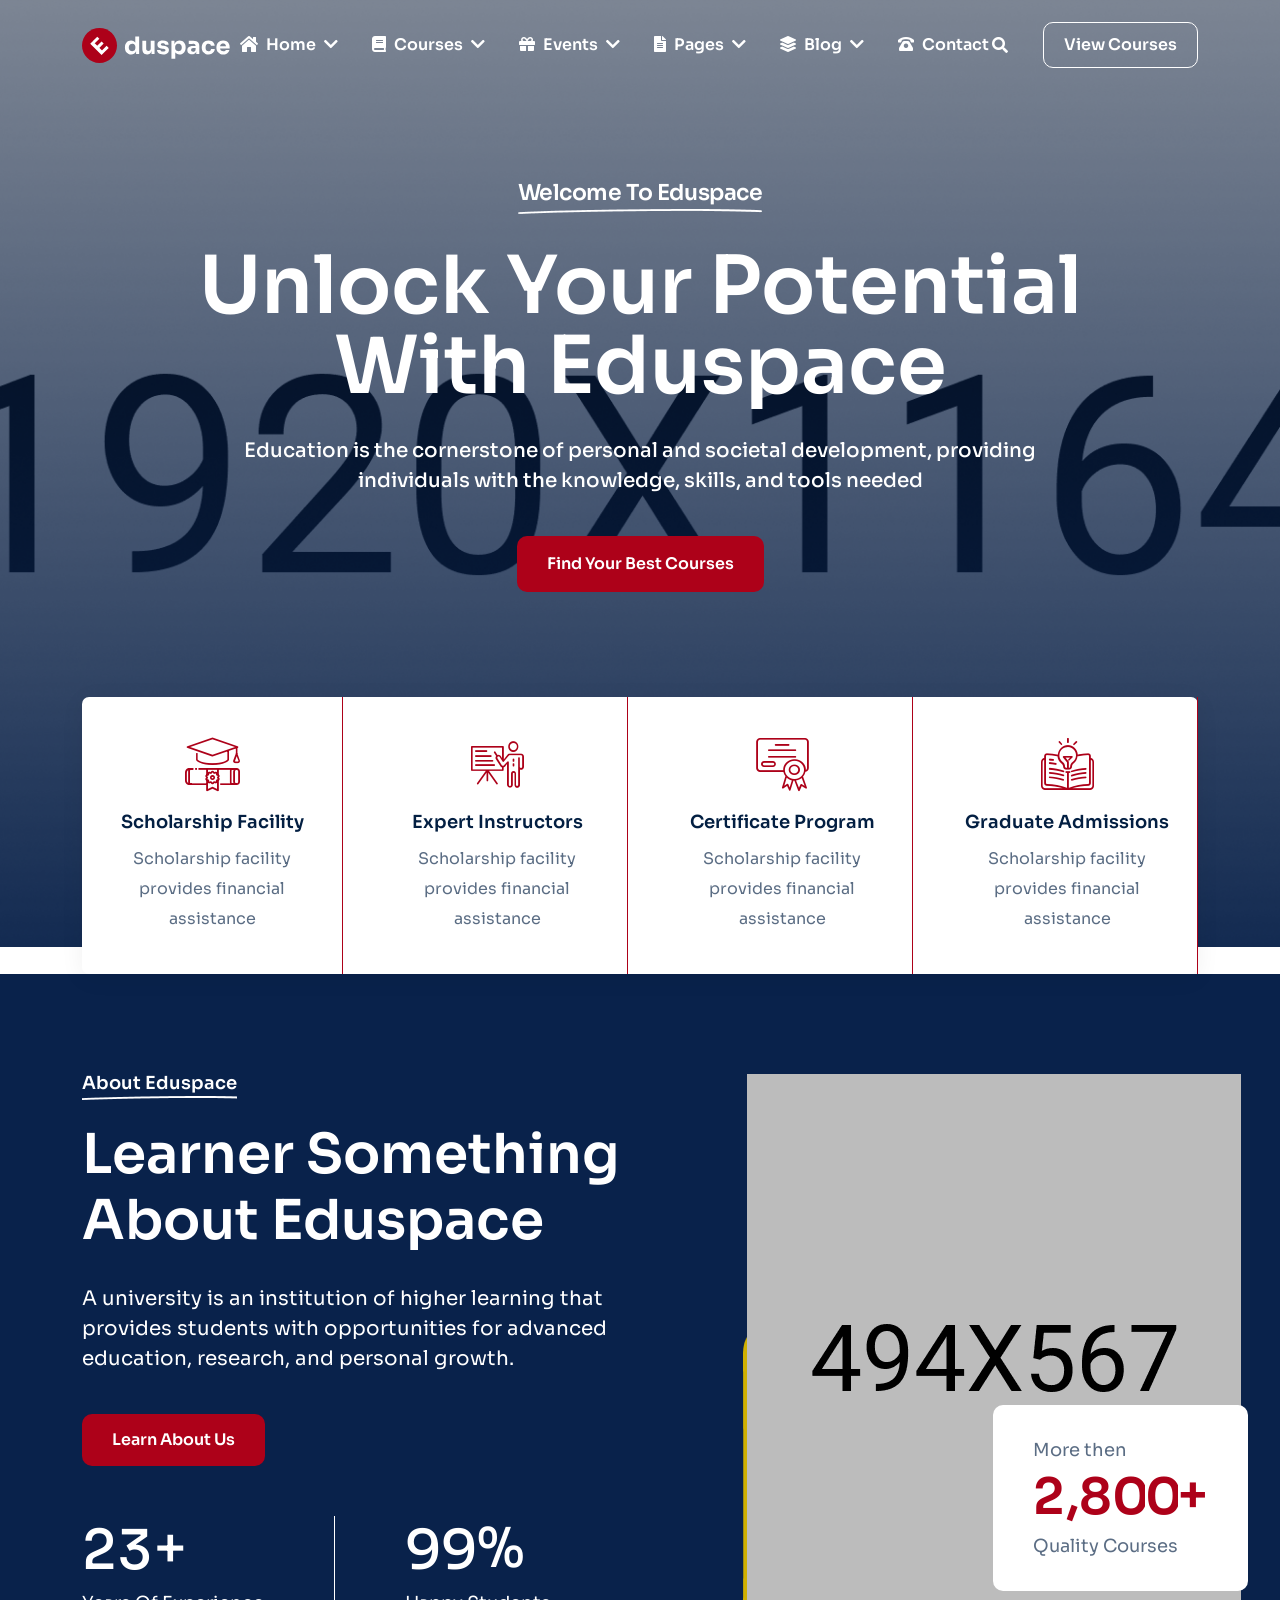
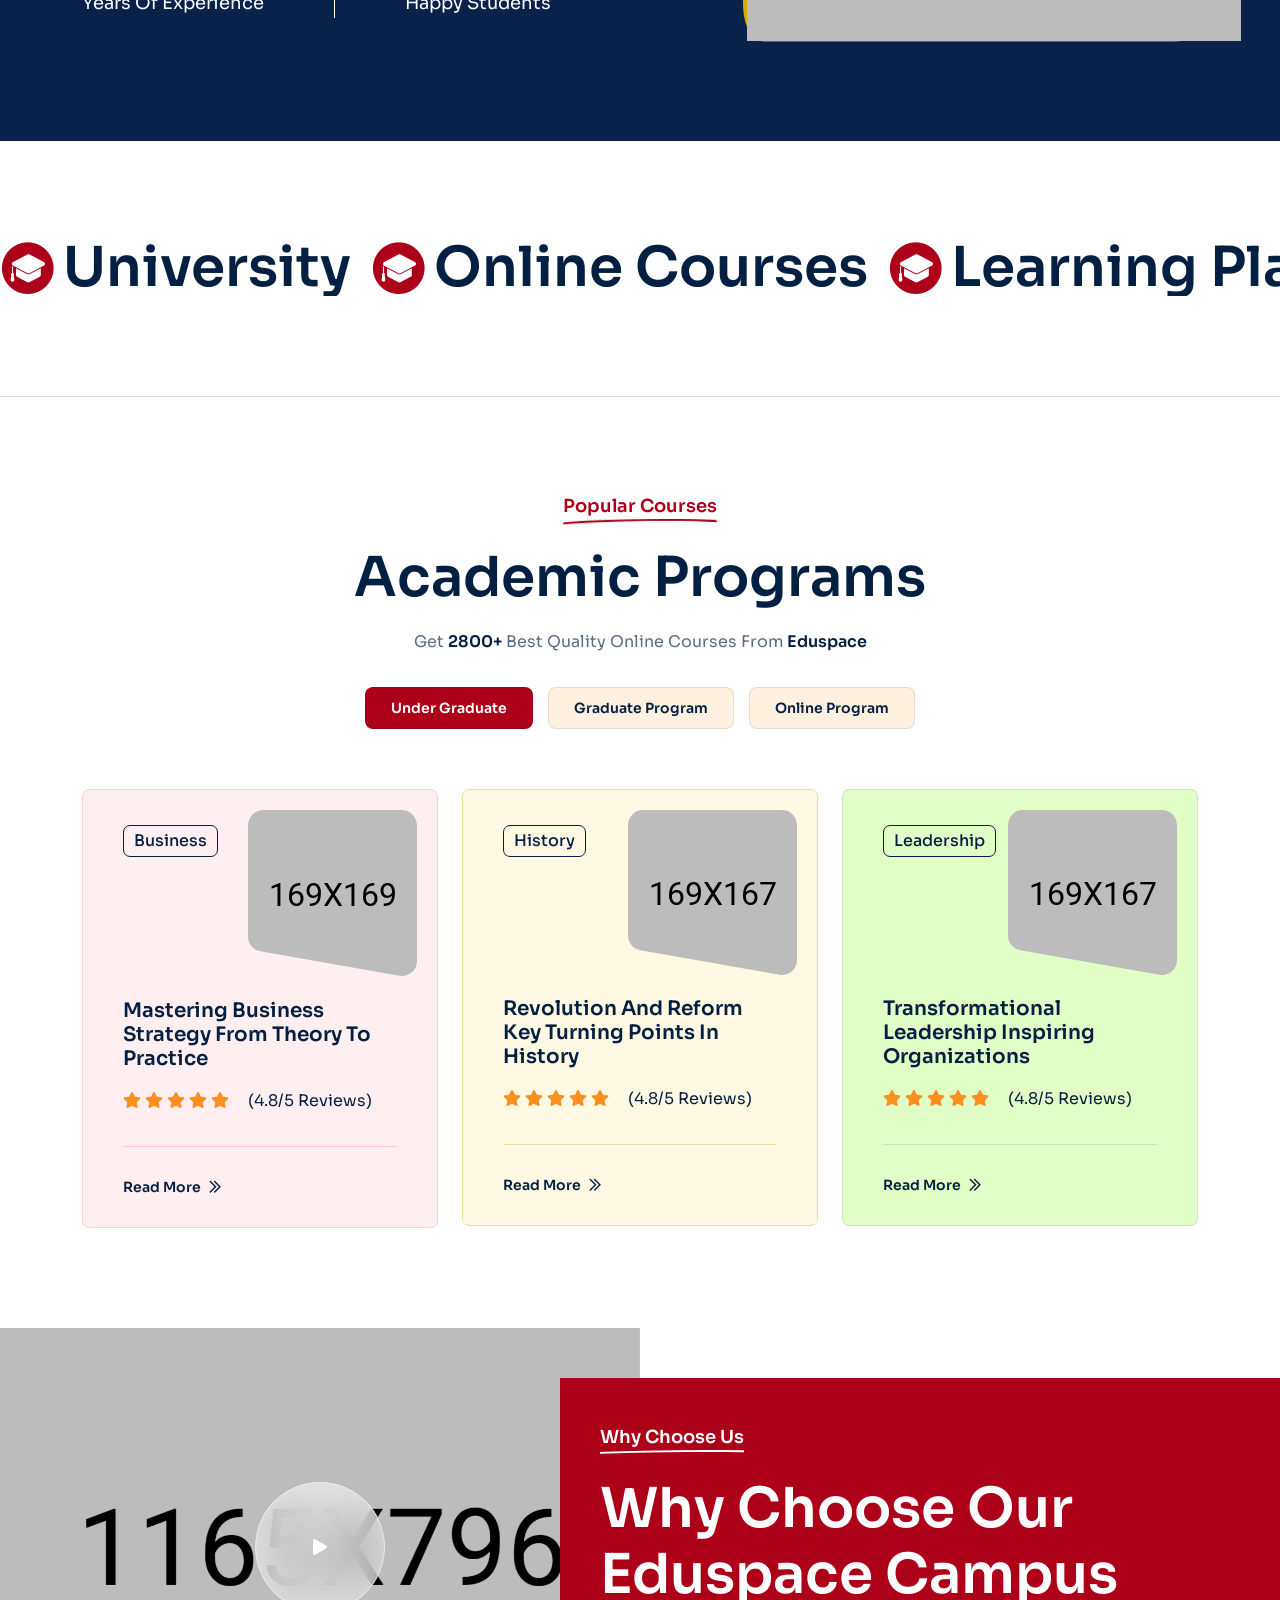
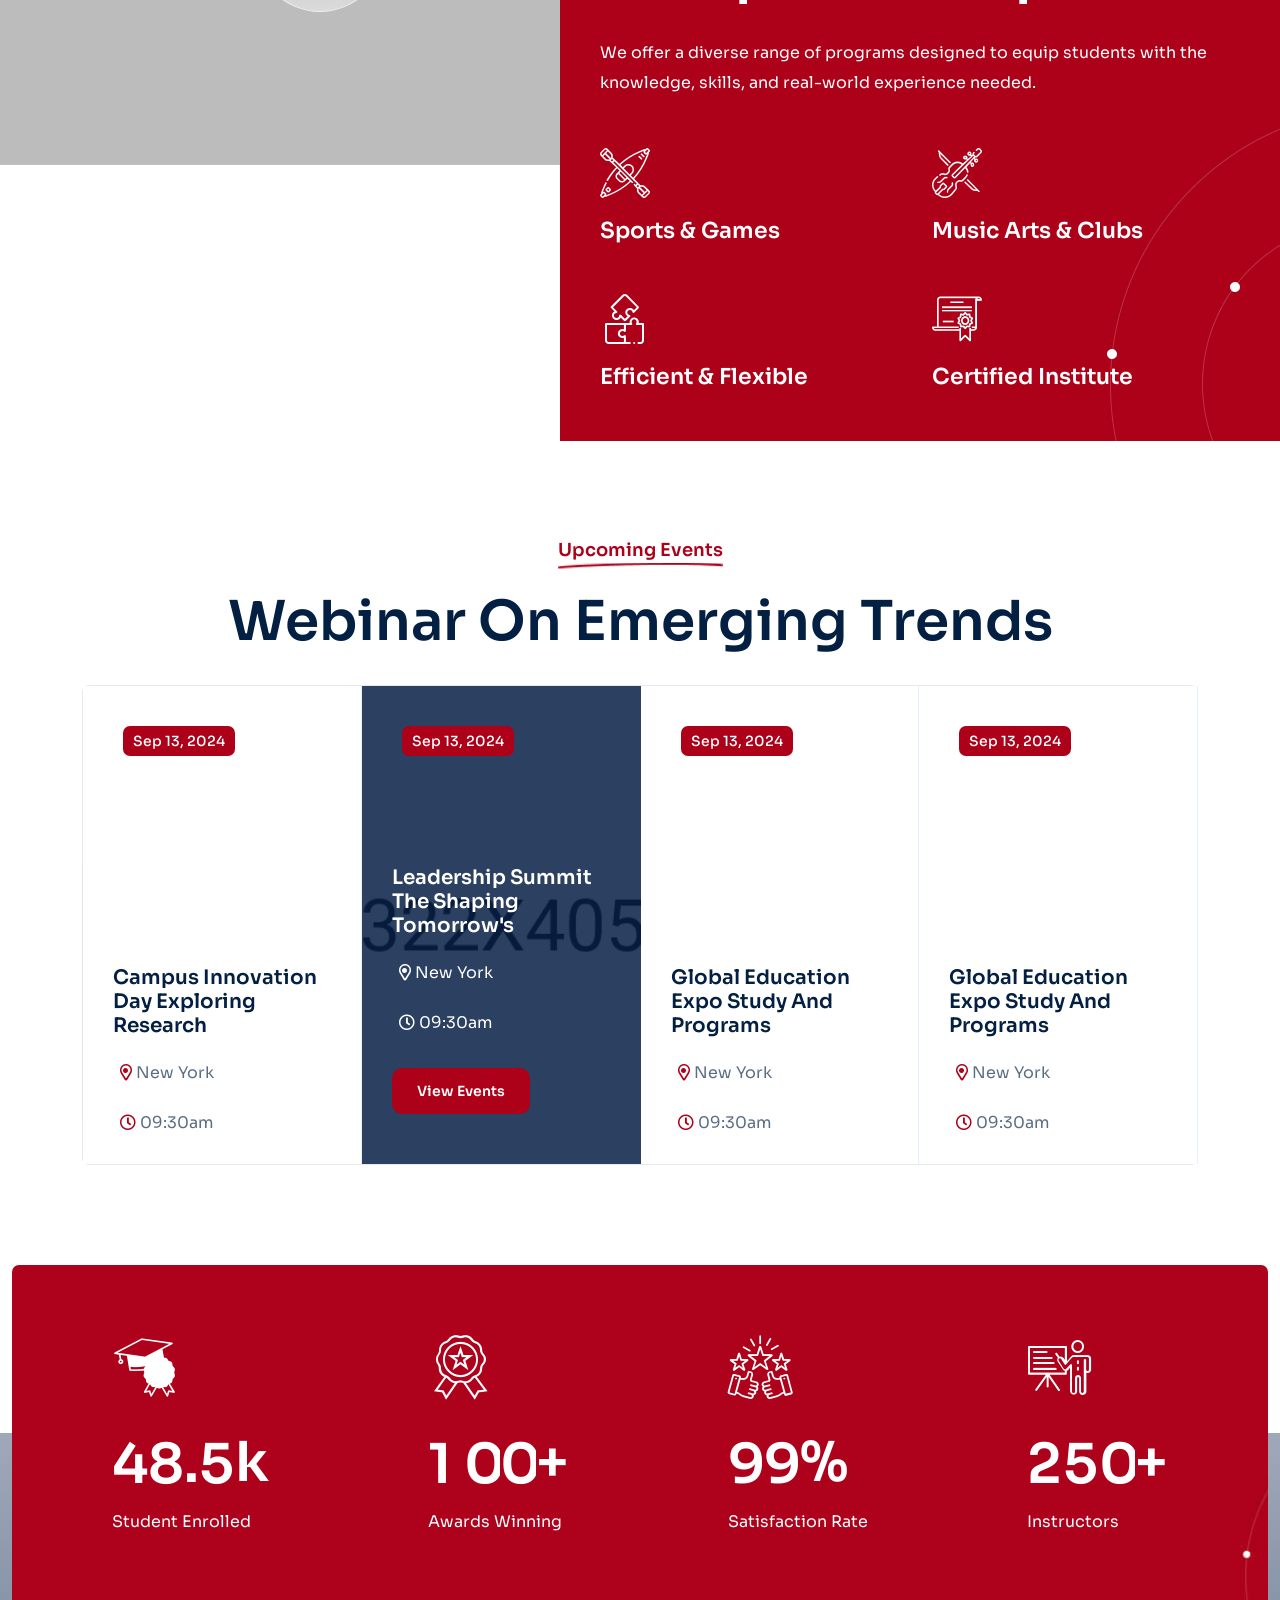
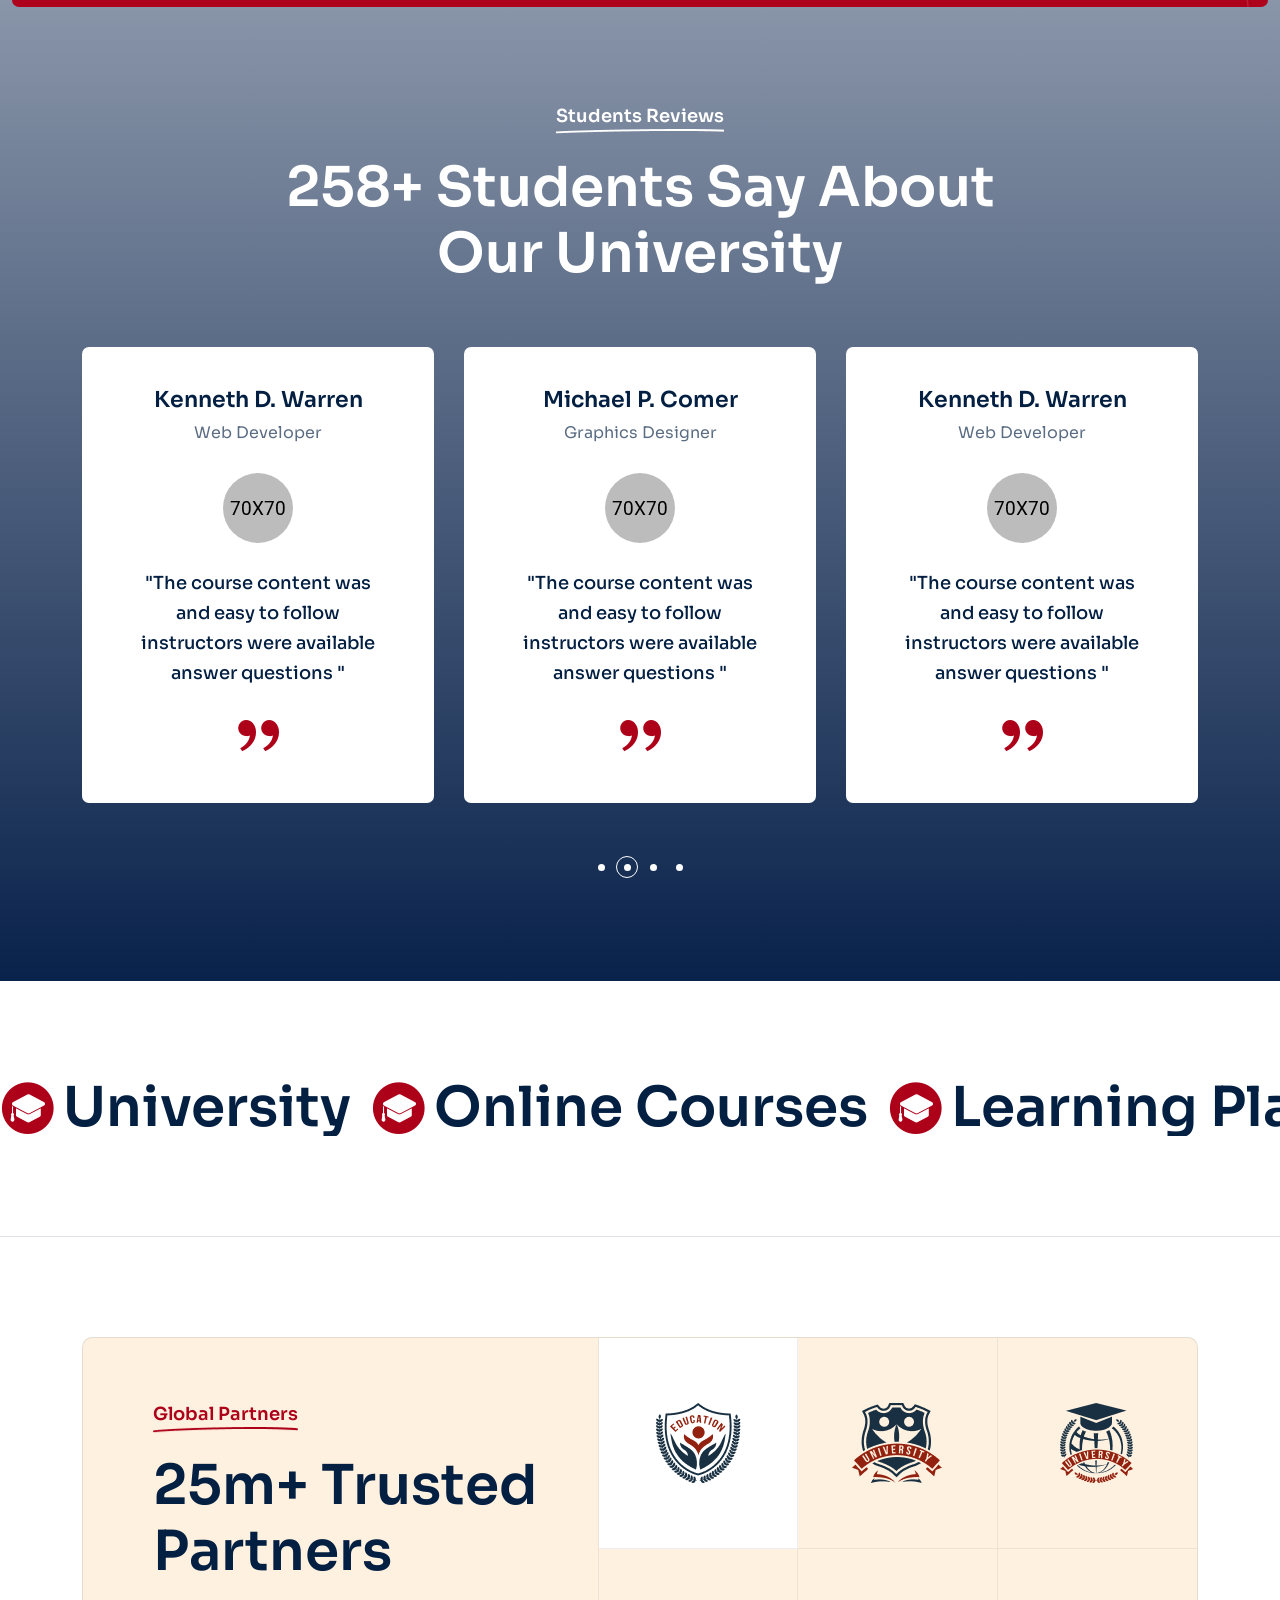
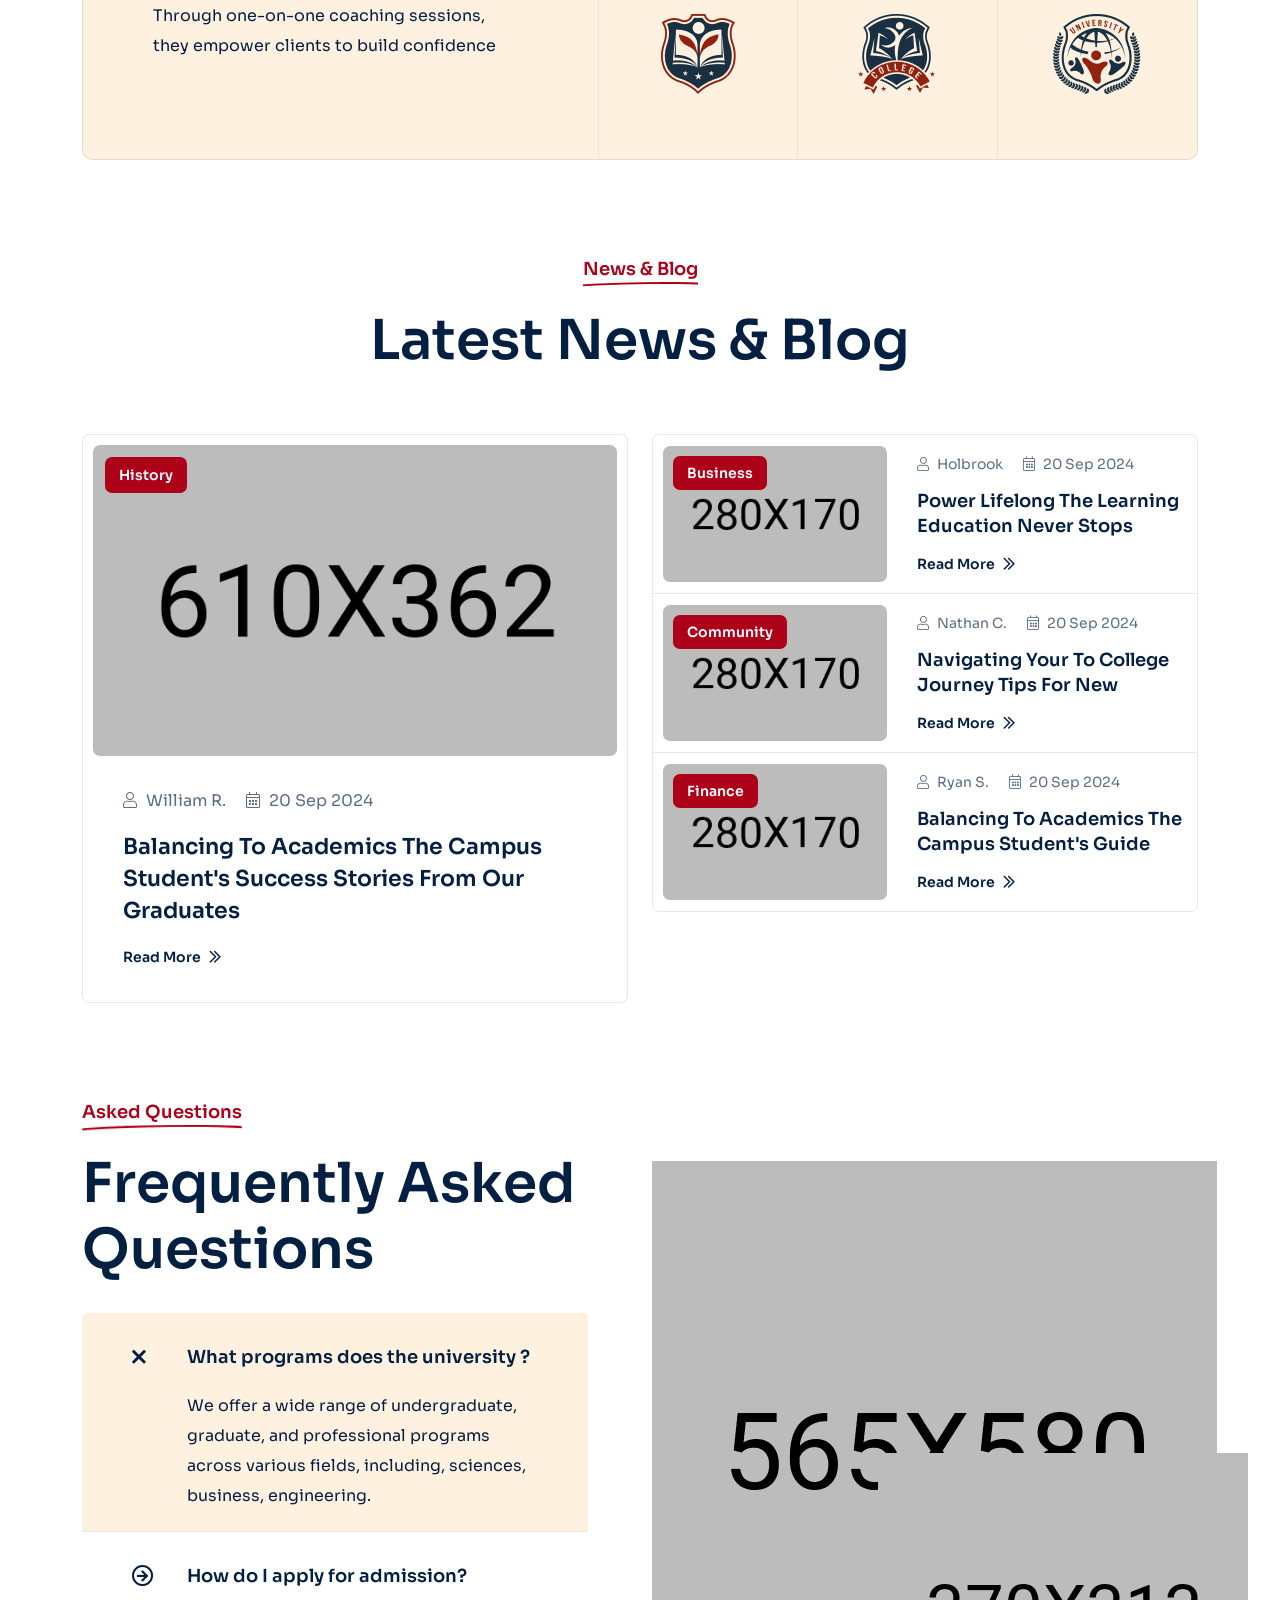
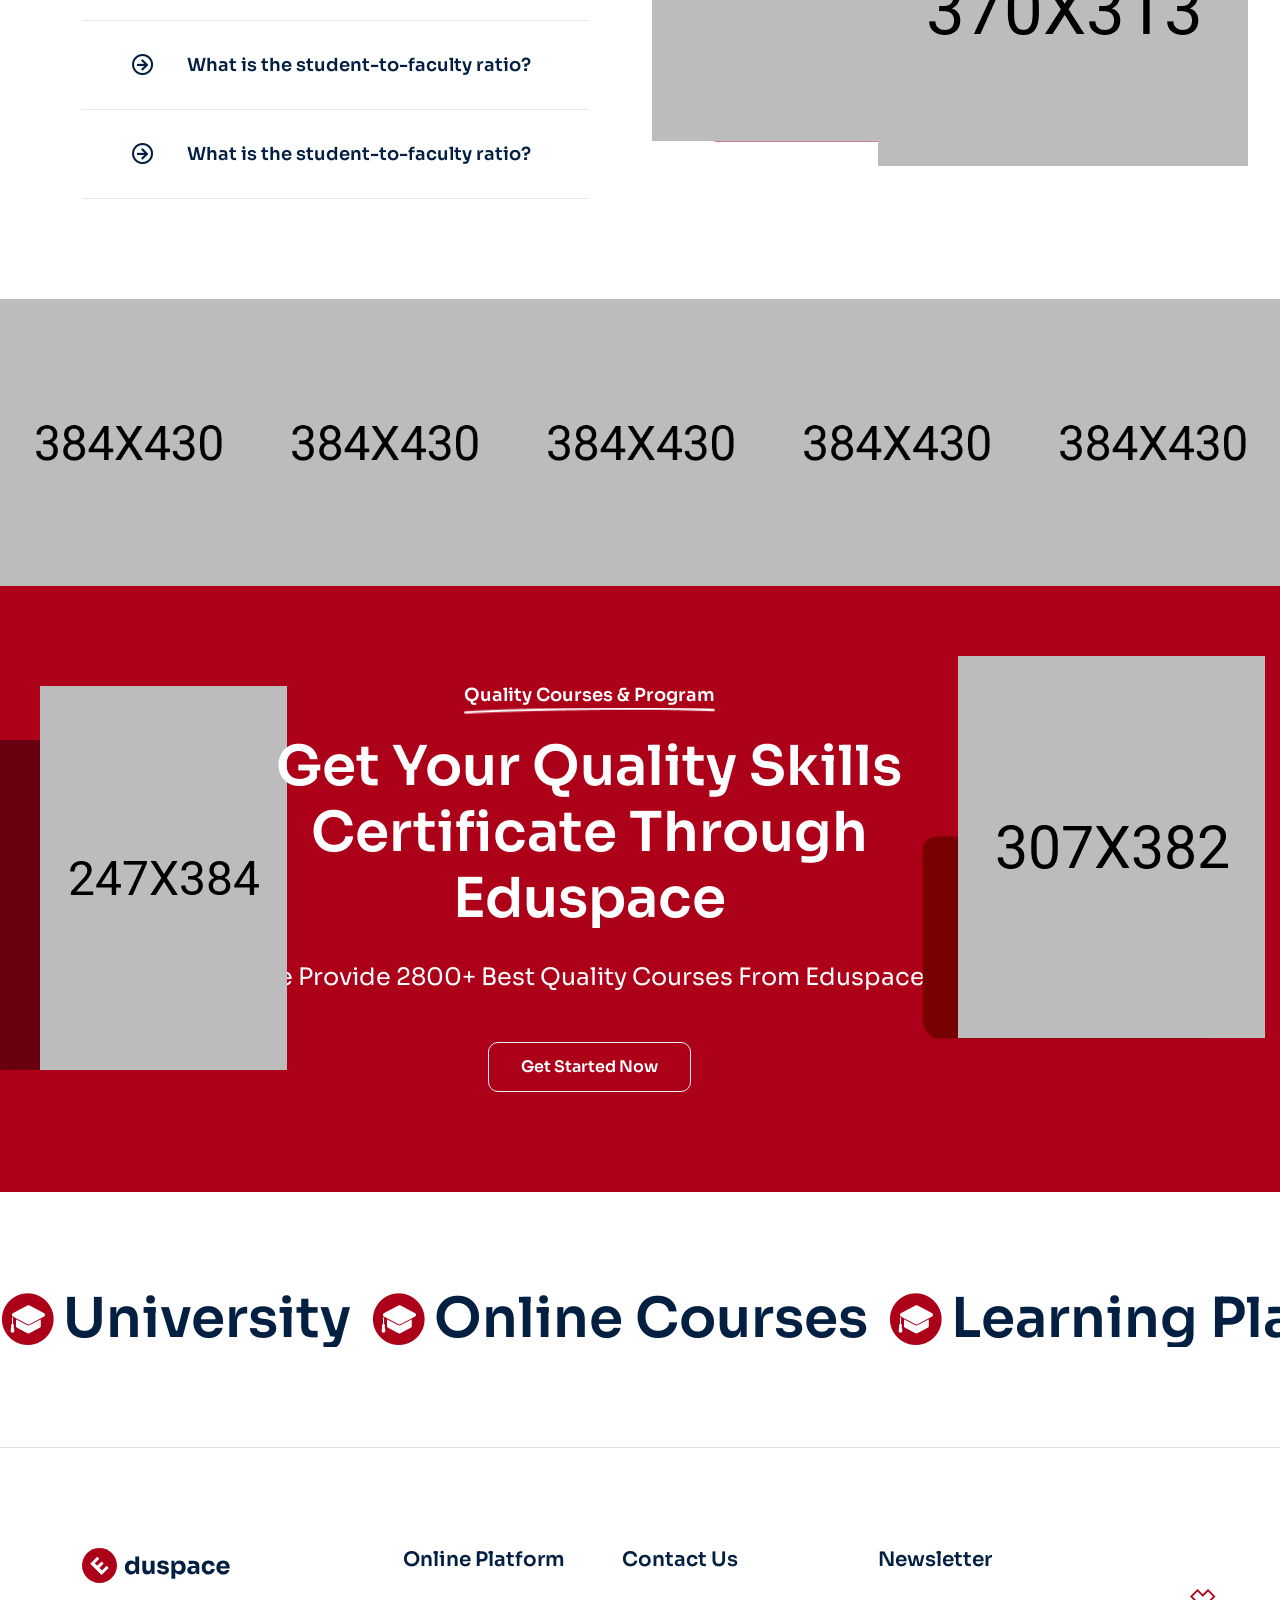
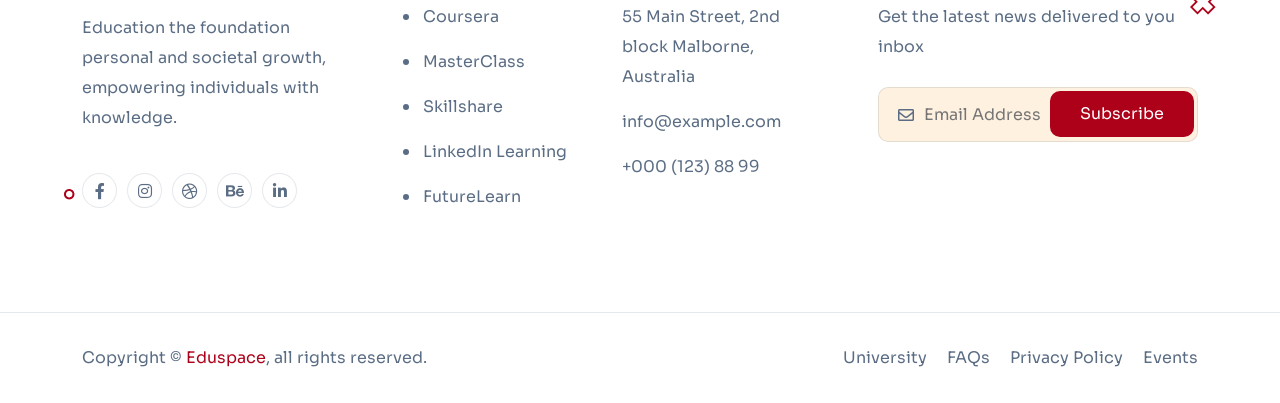
==== index.html @ c9ac994c "univ_template" ====
<!DOCTYPE html>
<html lang="en">
<!--<< Header Area >>-->

<head>
    <!-- ========== Meta Tags ========== -->
    <meta charset="UTF-8">
    <meta http-equiv="X-UA-Compatible" content="IE=edge">
    <meta name="viewport" content="width=device-width, initial-scale=1">
    <meta name="author" content="modinatheme">
    <meta name="description" content="Eduspace - Online Course, Education & University Html Template">
    <!-- ======== Page title ============ -->
    <title>Eduspace - Online Course, Education & University Html Template</title>
    <!--<< Favicon >>-->
    <link rel="shortcut icon" href="assets/img/favicon.svg">
    <!--<< Bootstrap min.css >>-->
    <link rel="stylesheet" href="assets/css/bootstrap.min.css">
    <!--<< Font Awesome.css >>-->
    <link rel="stylesheet" href="assets/css/font-awesome.css">
    <!--<< Animate.css >>-->
    <link rel="stylesheet" href="assets/css/animate.css">
    <!--<< Magnific Popup.css >>-->
    <link rel="stylesheet" href="assets/css/magnific-popup.css">
    <!--<< MeanMenu.css >>-->
    <link rel="stylesheet" href="assets/css/meanmenu.css">
    <!--<< Odometer.css >>-->
    <link rel="stylesheet" href="assets/css/odometer.css">
    <!--<< Swiper Bundle.css >>-->
    <link rel="stylesheet" href="assets/css/swiper-bundle.min.css">
    <!--<< Nice Select.css >>-->
    <link rel="stylesheet" href="assets/css/nice-select.css">
    <!--<< Main.css >>-->
    <link rel="stylesheet" href="assets/css/main.css">
    <!--<< Style.css >>-->
    <link rel="stylesheet" href="style.css">
</head>

<body>

    <!-- Preloader Start -->
    <div id="preloader" class="preloader">
        <div class="animation-preloader">
            <div class="edu-preloader-icon">
                <img src="assets/img/preloader.gif" alt="">
            </div>
            <div class="txt-loading">
                <span data-text-preloader="E" class="letters-loading">
                    E
                </span>
                <span data-text-preloader="D" class="letters-loading">
                    D
                </span>
                <span data-text-preloader="U" class="letters-loading">
                    U
                </span>
                <span data-text-preloader="S" class="letters-loading">
                    S
                </span>
                <span data-text-preloader="P" class="letters-loading">
                    P
                </span>
                <span data-text-preloader="A" class="letters-loading">
                    A
                </span>
                <span data-text-preloader="C" class="letters-loading">
                    C
                </span>
                <span data-text-preloader="E" class="letters-loading">
                    E
                </span>
            </div>
            <p class="text-center">Loading</p>
        </div>
        <div class="loader">
            <div class="row">
                <div class="col-3 loader-section section-left">
                    <div class="bg"></div>
                </div>
                <div class="col-3 loader-section section-left">
                    <div class="bg"></div>
                </div>
                <div class="col-3 loader-section section-right">
                    <div class="bg"></div>
                </div>
                <div class="col-3 loader-section section-right">
                    <div class="bg"></div>
                </div>
            </div>
        </div>
    </div>

    <!-- Back To Top start -->
    <button id="back-top" class="back-to-top">
        <i class="fas fa-long-arrow-up"></i>
    </button>

    <!-- Offcanvas Area Start -->
    <div class="fix-area">
        <div class="offcanvas__info">
            <div class="offcanvas__wrapper">
                <div class="offcanvas__content">
                    <div class="offcanvas__top mb-5 d-flex justify-content-between align-items-center">
                        <div class="offcanvas__logo">
                            <a href="index.html">
                                <img src="assets/img/logo/black-logo.svg" alt="logo-img">
                            </a>
                        </div>
                        <div class="offcanvas__close">
                            <button>
                                <i class="fas fa-times"></i>
                            </button>
                        </div>
                    </div>
                    <h3 class="offcanvas-title">Hello There!</h3>
                    <p>Lorem ipsum dolor sit amet, consectetur <br> adipiscing elit, </p>
                    <div class="social-icon d-flex align-items-center">
                        <a href="#"><i class="fab fa-facebook-f"></i></a>
                        <a href="#"><i class="fab fa-twitter"></i></a>
                        <a href="#"><i class="fab fa-youtube"></i></a>
                        <a href="#"><i class="fab fa-linkedin-in"></i></a>
                    </div>
                    <div class="mobile-menu fix mb-3"></div>
                    <div class="offcanvas__contact">
                        <h3>Information</h3>
                        <ul class="contact-list">
                            <li>
                                <span>
                                    Address:
                                </span>
                                7300-7398 Colonial Rd,
                                Brooklyn, NY 11209
                            </li>
                            <li>
                                <span>
                                    Call Us:
                                </span>
                                <a href="tel:+00012345688">+000 123 456 88</a>
                            </li>
                            <li>
                                <span>
                                    Email:
                                </span>
                                <a href="mailto:supportedus@gmail.com">supportedus@gmail.com</a>
                            </li>
                        </ul>
                        <div class="offcanvas-button">
                            <a href="sign-in.html" class="theme-btn style-2"><i class="far fa-user"></i> Admin</a>
                            <a href="register.html" class="theme-btn yellow-btn">Enroll Now</a>
                        </div>
                    </div>
                </div>
            </div>
        </div>
    </div>
    <div class="offcanvas__overlay"></div>

    <!-- Header Section Start -->
    <header class="header-section-3">
        <div id="header-sticky" class="header-3">
            <div class="container">
                <div class="mega-menu-wrapper">
                    <div class="header-main">
                        <a href="index.html" class="header-logo">
                            <img src="assets/img/logo/white-logo-3.svg" alt="logo-img">
                        </a>
                        <a href="index.html" class="header-logo-2">
                            <img src="assets/img/logo/black-logo-3.svg" alt="logo-img">
                        </a>
                        <div class="header-left">
                            <div class="mean__menu-wrapper">
                                <div class="main-menu">
                                    <nav id="mobile-menu">
                                        <ul>
                                            <li class="has-dropdown menu-thumb">
                                                <a href="index.html">
                                                    <span class="head-icon"><i class="fas fa-home-lg"></i></span>
                                                    Home
                                                    <i class="fas fa-chevron-down"></i>
                                                </a>
                                                <ul class="submenu has-homemenu">
                                                    <li>
                                                        <div class="homemenu-items">
                                                            <div class="row">
                                                                <div class="col-lg-3 homemenu">
                                                                    <div class="homemenu-thumb">
                                                                        <a href="index.html">
                                                                            <img src="assets/img/header/home-1.jpg"
                                                                                alt="img">
                                                                        </a>
                                                                    </div>
                                                                    <div class="homemenu-content text-center">
                                                                        <h4 class="homemenu-title">
                                                                            <a href="index.html">
                                                                                Education
                                                                            </a>
                                                                        </h4>
                                                                    </div>
                                                                </div>
                                                                <div class="col-lg-3 homemenu">
                                                                    <div class="homemenu-thumb mb-15">
                                                                        <a href="index-2.html">
                                                                            <img src="assets/img/header/home-2.jpg"
                                                                                alt="img">
                                                                        </a>
                                                                    </div>
                                                                    <div class="homemenu-content text-center">
                                                                        <h4 class="homemenu-title">
                                                                            <a href="index-2.html">
                                                                                Online Course
                                                                            </a>
                                                                        </h4>
                                                                    </div>
                                                                </div>
                                                                <div class="col-lg-3 homemenu">
                                                                    <div class="homemenu-thumb mb-15">
                                                                        <a href="index-3.html">
                                                                            <img src="assets/img/header/home-3.jpg"
                                                                                alt="img">
                                                                        </a>
                                                                    </div>
                                                                    <div class="homemenu-content text-center">
                                                                        <h4 class="homemenu-title">
                                                                            <a href="index-3.html">
                                                                                University
                                                                            </a>
                                                                        </h4>
                                                                    </div>
                                                                </div>
                                                                <div class="col-lg-3 homemenu">
                                                                    <div class="homemenu-thumb mb-15">
                                                                        <a href="index-4.html">
                                                                            <img src="assets/img/header/home-4.jpg"
                                                                                alt="img">
                                                                        </a>
                                                                    </div>
                                                                    <div class="homemenu-content text-center">
                                                                        <h4 class="homemenu-title">
                                                                            <a href="index-4.html">
                                                                                Kindergarten
                                                                            </a>
                                                                        </h4>
                                                                    </div>
                                                                </div>
                                                                <div class="col-lg-3 homemenu">
                                                                    <div class="homemenu-thumb mb-15">
                                                                        <a href="index-5.html">
                                                                            <img src="assets/img/header/home-5.jpg"
                                                                                alt="img">
                                                                        </a>
                                                                    </div>
                                                                    <div class="homemenu-content text-center">
                                                                        <h4 class="homemenu-title">
                                                                            <a href="index-5.html">
                                                                                Business Coach
                                                                            </a>
                                                                        </h4>
                                                                    </div>
                                                                </div>
                                                                <div class="col-lg-3 homemenu">
                                                                    <div class="homemenu-thumb mb-15">
                                                                        <img src="assets/img/header/home-6.jpg"
                                                                            alt="img">
                                                                    </div>
                                                                    <div class="homemenu-content text-center">
                                                                        <h4 class="homemenu-title">
                                                                            Coming Soon
                                                                        </h4>
                                                                    </div>
                                                                </div>
                                                                <div class="col-lg-3 homemenu">
                                                                    <div class="homemenu-thumb mb-15">
                                                                        <img src="assets/img/header/home-6.jpg"
                                                                            alt="img">
                                                                    </div>
                                                                    <div class="homemenu-content text-center">
                                                                        <h4 class="homemenu-title">
                                                                            Coming Soon
                                                                        </h4>
                                                                    </div>
                                                                </div>
                                                                <div class="col-lg-3 homemenu">
                                                                    <div class="homemenu-thumb mb-15">
                                                                        <img src="assets/img/header/home-6.jpg"
                                                                            alt="img">
                                                                    </div>
                                                                    <div class="homemenu-content text-center">
                                                                        <h4 class="homemenu-title">
                                                                            Coming Soon
                                                                        </h4>
                                                                    </div>
                                                                </div>
                                                            </div>
                                                        </div>
                                                    </li>
                                                </ul>
                                            </li>
                                            <li class="has-dropdown active d-xl-none">
                                                <a href="instructor.html" class="border-none">
                                                    Home
                                                </a>
                                                <ul class="submenu">
                                                    <li><a href="index.html">Education</a></li>
                                                    <li><a href="index-2.html">Online Course</a></li>
                                                    <li><a href="index-3.html">University</a></li>
                                                    <li><a href="index-4.html">Kindergarten</a></li>
                                                    <li><a href="index-5.html">Business Coach</a></li>
                                                </ul>
                                            </li>
                                            <li>
                                                <a href="courses-details.html">
                                                    <span class="head-icon"><i class="fas fa-book"></i></span>
                                                    Courses
                                                    <i class="fas fa-chevron-down"></i>
                                                </a>
                                                <ul class="submenu">
                                                    <li><a href="courses.html">Courses</a></li>
                                                    <li><a href="courses-grid.html">Courses Grid</a></li>
                                                    <li><a href="courses-list.html">Courses List</a></li>
                                                    <li><a href="courses-details.html">Courses Details 01</a></li>
                                                    <li><a href="courses-details-2.html">Courses Details 02</a></li>
                                                </ul>
                                            </li>
                                            <li>
                                                <a href="event-details.html">
                                                    <span class="head-icon"><i class="fas fa-gift"></i></span>
                                                    events
                                                    <i class="fas fa-chevron-down"></i>
                                                </a>
                                                <ul class="submenu">
                                                    <li><a href="event.html">event</a></li>
                                                    <li><a href="event-details.html">event Details</a></li>
                                                </ul>
                                            </li>
                                            <li class="has-dropdown">
                                                <a href="news-details.html">
                                                    <span class="head-icon"><i class="fas fa-file-alt"></i></span>
                                                    Pages
                                                    <i class="fas fa-chevron-down"></i>
                                                </a>
                                                <ul class="submenu">
                                                    <li>
                                                        <a href="about.html">About Us</a>
                                                    </li>
                                                    <li><a href="instructor.html">Instructors</a></li>
                                                    <li><a href="instructor-details.html">Instructor Details</a></li>
                                                    <li><a href="program.html">program</a></li>
                                                    <li><a href="program-details.html">program Details</a></li>
                                                    <li class="has-dropdown">
                                                        <a href="shop-details.html">
                                                            Shop Page
                                                            <i class="fas fa-angle-right"></i>
                                                        </a>
                                                        <ul class="submenu">
                                                            <li><a href="shop-grid.html">Shop Grid</a></li>
                                                            <li><a href="shop-list.html">Shop List</a></li>
                                                            <li><a href="shop-left-sidebar.html">Shop - Left Sidebar</a>
                                                            </li>
                                                            <li><a href="shop-right-sidebar.html">Shop - Right
                                                                    Sidebar</a></li>
                                                            <li><a href="shop-details.html">Product Details</a></li>
                                                            <li><a href="shop-cart.html">Shop Cart</a></li>
                                                            <li><a href="checkout.html">Checkout</a></li>
                                                        </ul>
                                                    </li>
                                                    <li><a href="gallery.html">Gallery</a></li>
                                                    <li><a href="pricing.html">Pricing Plan</a></li>
                                                    <li><a href="faq.html">Faqs</a></li>
                                                    <li><a href="sign-in.html">Sign In</a></li>
                                                    <li><a href="register.html">register</a></li>
                                                    <li><a href="404.html">404 Error</a></li>
                                                </ul>
                                            </li>
                                            <li>
                                                <a href="news.html">
                                                    <span class="head-icon"><i class="fas fa-layer-group"></i></span>
                                                    Blog
                                                    <i class="fas fa-chevron-down"></i>
                                                </a>
                                                <ul class="submenu">
                                                    <li><a href="news.html">Blog</a></li>
                                                    <li><a href="news-details.html">Blog Details</a></li>
                                                </ul>
                                            </li>
                                            <li>
                                                <a href="contact.html">
                                                    <span class="head-icon"><i class="fas fa-phone-rotary"></i></span>
                                                    Contact
                                                </a>
                                            </li>
                                        </ul>
                                    </nav>
                                </div>
                            </div>
                        </div>
                        <div class="header-right d-flex justify-content-end align-items-center">
                            <div class="header-search">
                                <button class="d-flex align-items-center search-toggle"><i
                                        class="fas fa-search"></i></button>
                            </div>
                            <div class="header-button">
                                <a href="courses-grid.html" class="theme-btn">View Courses</a>
                            </div>
                            <div class="header__hamburger d-xl-none my-auto">
                                <div class="sidebar__toggle">
                                    <i class="fas fa-bars"></i>
                                </div>
                            </div>
                        </div>
                    </div>
                </div>
            </div>
        </div>
    </header>

    <!-- Search Section Start -->
    <div class="header-search-bar d-flex align-items-center">
        <button class="search-close">×</button>
        <div class="container">
            <div class="row justify-content-center">
                <div class="col-lg-12">
                    <div class="search-bar">
                        <div class="contact-form-box contact-search-form-box">
                            <form action="#">
                                <input type="email" placeholder="Search here...">
                                <button type="submit"><i class="far fa-search"></i></button>
                            </form>
                            <p>Type above and press Enter to search. Press Close to cancel.</p>
                        </div>
                    </div>
                </div>
            </div>
        </div>
    </div>

    <!-- Hero Section Start -->
    <section class="hero-section-3 hero-3">
        <div class="swiper hero-slider">
            <div class="swiper-wrapper">
                <div class="swiper-slide">
                    <div class="slider-bg bg-cover" style="background-image: url('assets/img/hero/hero-3.jpg');">
                        <div class="overlay-bg bg-cover"
                            style="background-image: url('assets/img/hero/ovelay-bg.png');"></div>
                    </div>
                    <div class="container">
                        <div class="row g-4 align-items-center justify-content-center">
                            <div class="col-lg-12">
                                <div class="hero-content">
                                    <h6 data-animation="fadeInUp" data-delay="1.3s">Welcome to Eduspace</h6>
                                    <h1 data-animation="fadeInUp" data-delay="1.5s">
                                        Unlock Your Potential
                                        with Eduspace
                                    </h1>
                                    <p data-animation="fadeInUp" data-delay="1.7s">
                                        Education is the cornerstone of personal and societal development, providing
                                        individuals with the knowledge, skills, and tools needed
                                    </p>
                                    <div class="hero-button">
                                        <a href="courses-details.html" data-animation="fadeInUp" data-delay="1.9s"
                                            class="theme-btn red-btn">Find Your Best Courses</a>
                                    </div>
                                </div>
                            </div>
                        </div>
                    </div>
                </div>
                <div class="swiper-slide">
                    <div class="slider-bg bg-cover" style="background-image: url('assets/img/hero/hero-4.jpg');">
                        <div class="overlay-bg bg-cover"
                            style="background-image: url('assets/img/hero/ovelay-bg.png');"></div>
                    </div>
                    <div class="container">
                        <div class="row g-4 align-items-center justify-content-center">
                            <div class="col-lg-12">
                                <div class="hero-content">
                                    <h6 data-animation="fadeInUp" data-delay="1.3s">Welcome to Eduspace</h6>
                                    <h1 data-animation="fadeInUp" data-delay="1.5s">
                                        Unlock Your Potential
                                        with Eduspace
                                    </h1>
                                    <p data-animation="fadeInUp" data-delay="1.7s">
                                        Education is the cornerstone of personal and societal development, providing
                                        individuals with the knowledge, skills, and tools needed
                                    </p>
                                    <div class="hero-button">
                                        <a href="courses-details.html" data-animation="fadeInUp" data-delay="1.9s"
                                            class="theme-btn red-btn">Find Your Best Courses</a>
                                    </div>
                                </div>
                            </div>
                        </div>
                    </div>
                </div>
                <div class="swiper-slide">
                    <div class="slider-bg bg-cover" style="background-image: url('assets/img/hero/hero-5.jpg');">
                        <div class="overlay-bg bg-cover"
                            style="background-image: url('assets/img/hero/ovelay-bg.png');"></div>
                    </div>
                    <div class="container">
                        <div class="row g-4 align-items-center justify-content-center">
                            <div class="col-lg-12">
                                <div class="hero-content">
                                    <h6 data-animation="fadeInUp" data-delay="1.3s">Welcome to Eduspace</h6>
                                    <h1 data-animation="fadeInUp" data-delay="1.5s">
                                        Unlock Your Potential
                                        with Eduspace
                                    </h1>
                                    <p data-animation="fadeInUp" data-delay="1.7s">
                                        Education is the cornerstone of personal and societal development, providing
                                        individuals with the knowledge, skills, and tools needed
                                    </p>
                                    <div class="hero-button">
                                        <a href="courses-details.html" data-animation="fadeInUp" data-delay="1.9s"
                                            class="theme-btn red-btn">Find Your Best Courses</a>
                                    </div>
                                </div>
                            </div>
                        </div>
                    </div>
                </div>
            </div>
            <div class="array-button">
                <button class="array-prev"><i class="far fa-chevron-left"></i></button>
                <button class="array-next"><i class="far fa-chevron-right"></i></button>
            </div>
        </div>
        <div class="feature-section-3 style-margin-top section-padding pb-0">
            <div class="container">
                <div class="feature-wrapper-3">
                    <div class="row">
                        <div class="col-xl-3 col-lg-4 col-md-6 wow fadeInUp" data-wow-delay=".2s">
                            <div class="feature-card-items">
                                <div class="icon">
                                    <i class="flaticon-graduation"></i>
                                </div>
                                <div class="content">
                                    <h5>Scholarship Facility</h5>
                                    <p>
                                        Scholarship facility provides
                                        financial assistance
                                    </p>
                                </div>
                            </div>
                        </div>
                        <div class="col-xl-3 col-lg-4 col-md-6 wow fadeInUp" data-wow-delay=".4s">
                            <div class="feature-card-items">
                                <div class="icon">
                                    <i class="flaticon-instructor"></i>
                                </div>
                                <div class="content">
                                    <h5>Expert Instructors</h5>
                                    <p>
                                        Scholarship facility provides
                                        financial assistance
                                    </p>
                                </div>
                            </div>
                        </div>
                        <div class="col-xl-3 col-lg-4 col-md-6 wow fadeInUp" data-wow-delay=".6s">
                            <div class="feature-card-items">
                                <div class="icon">
                                    <i class="flaticon-certficate"></i>
                                </div>
                                <div class="content">
                                    <h5>Certificate Program</h5>
                                    <p>
                                        Scholarship facility provides
                                        financial assistance
                                    </p>
                                </div>
                            </div>
                        </div>
                        <div class="col-xl-3 col-lg-4 col-md-6 wow fadeInUp" data-wow-delay=".8s">
                            <div class="feature-card-items">
                                <div class="icon">
                                    <i class="flaticon-school"></i>
                                </div>
                                <div class="content">
                                    <h5>Graduate Admissions</h5>
                                    <p>
                                        Scholarship facility provides
                                        financial assistance
                                    </p>
                                </div>
                            </div>
                        </div>
                    </div>
                </div>
            </div>
        </div>
    </section>

    <!-- About Section Start -->
    <div class="about-section-3 section-padding">
        <div class="container">
            <div class="about-wrapper-2">
                <div class="row g-4 justify-content-between">
                    <div class="col-xl-6 col-lg-6">
                        <div class="about-content">
                            <div class="section-title">
                                <h6 class="text-white wow fadeInUp">
                                    About Eduspace
                                </h6>
                                <h2 class="text-white wow fadeInUp" data-wow-delay=".3s">
                                    Learner Something
                                    about Eduspace
                                </h2>
                            </div>
                            <p class="mt-3 mt-md-0 wow fadeInUp" data-wow-delay=".5s">
                                A university is an institution of higher learning that provides students with
                                opportunities for advanced education, research, and personal growth.
                            </p>
                            <a href="about.html" class="theme-btn red-btn wow fadeInUp" data-wow-delay=".3s">Learn About
                                Us</a>
                            <div class="about-counter-items">
                                <div class="counter-content wow fadeInUp" data-wow-delay=".3s">
                                    <h3><span class="odometer" data-count="23">00</span>+</h3>
                                    <p>Years Of Experience</p>
                                </div>
                                <div class="counter-content wow fadeInUp" data-wow-delay=".5s">
                                    <h3><span class="odometer" data-count="99">00</span>%</h3>
                                    <p>Happy Students</p>
                                </div>
                            </div>
                        </div>
                    </div>
                    <div class="col-xl-5 col-lg-6">
                        <div class="about-image">
                            <img src="assets/img/about/04.png" alt="img" class="wow img-custom-anim-left">
                            <div class="bg-shape">
                                <img src="assets/img/about/bg-shape.png" alt="img">
                            </div>
                            <div class="counter-box">
                                <p>More then</p>
                                <h2><span class="odometer" data-count="2800">00</span>+</h2>
                                <p>Quality Courses</p>
                            </div>
                        </div>
                    </div>
                </div>
            </div>
        </div>
    </div>

    <!-- Marquee Section Start -->
    <div class="marquee-section section-padding border-bottom">
        <div class="mycustom-marque style-3">
            <div class="scrolling-wrap">
                <div class="comm">
                    <div class="cmn-textslide"><i class="flaticon-mortarboard-1"></i> University</div>
                    <div class="cmn-textslide"><i class="flaticon-mortarboard-1"></i> Online Courses</div>
                    <div class="cmn-textslide"><i class="flaticon-mortarboard-1"></i> Learning Platforms</div>
                    <div class="cmn-textslide"><i class="flaticon-mortarboard-1"></i> Live Courses</div>
                </div>
                <div class="comm">
                    <div class="cmn-textslide"><i class="flaticon-mortarboard-1"></i> University</div>
                    <div class="cmn-textslide"><i class="flaticon-mortarboard-1"></i> Online Courses</div>
                    <div class="cmn-textslide"><i class="flaticon-mortarboard-1"></i> Learning Platforms</div>
                    <div class="cmn-textslide"><i class="flaticon-mortarboard-1"></i> Live Courses</div>
                </div>
                <div class="comm">
                    <div class="cmn-textslide"><i class="flaticon-mortarboard-1"></i> University</div>
                    <div class="cmn-textslide"><i class="flaticon-mortarboard-1"></i> Online Courses</div>
                    <div class="cmn-textslide"><i class="flaticon-mortarboard-1"></i> Learning Platforms</div>
                    <div class="cmn-textslide"><i class="flaticon-mortarboard-1"></i> Live Courses</div>
                </div>
            </div>
        </div>
    </div>

    <!-- Popular Courses Section Start -->
    <section class="popular-courses-section-33 fix section-padding">
        <div class="container">
            <div class="section-title color-red text-center">
                <h6 class="wow fadeInUp">
                    Popular Courses
                </h6>
                <h2 class="wow fadeInUp" data-wow-delay=".3s">
                    Academic Programs
                </h2>
                <p class="courses-sub-text mt-3 wow fadeInUp" data-wow-delay=".5s">Get <b>2800+ </b> Best Quality Online
                    Courses From <b>Eduspace</b></p>
            </div>
            <ul class="nav mt-3 mt-md-0">
                <li class="nav-item wow fadeInUp" data-wow-delay=".2s">
                    <a href="#Under" data-bs-toggle="tab" class="nav-link active">
                        Under Graduate
                    </a>
                </li>
                <li class="nav-item wow fadeInUp" data-wow-delay=".4s">
                    <a href="#Graduate" data-bs-toggle="tab" class="nav-link">
                        Graduate Program
                    </a>
                </li>
                <li class="nav-item wow fadeInUp" data-wow-delay=".6s">
                    <a href="#Online" data-bs-toggle="tab" class="nav-link">
                        Online Program
                    </a>
                </li>
            </ul>
            <div class="tab-content">
                <div id="Under" class="tab-pane fade show active">
                    <div class="row">
                        <div class="col-xl-4 col-lg-6 col-md-6">
                            <div class="popular-courses-items">
                                <div class="popular-thumb">
                                    <div class="post-box">
                                        <a href="courses-details.html" class="post-cat">
                                            Business
                                        </a>
                                    </div>
                                    <div class="thumb">
                                        <img src="assets/img/courses/15.jpg" alt="img">
                                    </div>
                                </div>
                                <div class="content">
                                    <h4>
                                        <a href="courses-details.html">
                                            Mastering Business Strategy
                                            From Theory to Practice
                                        </a>
                                    </h4>
                                    <div class="star">
                                        <i class="fas fa-star"></i>
                                        <i class="fas fa-star"></i>
                                        <i class="fas fa-star"></i>
                                        <i class="fas fa-star"></i>
                                        <i class="fas fa-star"></i>
                                        <span>(4.8/5 Reviews)</span>
                                    </div>
                                    <a href="courses-details.html" class="link-btn">Read More <i
                                            class="far fa-chevron-double-right"></i></a>
                                </div>
                            </div>
                        </div>
                        <div class="col-xl-4 col-lg-6 col-md-6">
                            <div class="popular-courses-items bg-2">
                                <div class="popular-thumb">
                                    <div class="post-box">
                                        <a href="courses-details.html" class="post-cat">
                                            History
                                        </a>
                                    </div>
                                    <div class="thumb">
                                        <img src="assets/img/courses/16.jpg" alt="img">
                                    </div>
                                </div>
                                <div class="content">
                                    <h4>
                                        <a href="courses-details.html">
                                            Revolution and Reform Key Turning Points in History
                                        </a>
                                    </h4>
                                    <div class="star">
                                        <i class="fas fa-star"></i>
                                        <i class="fas fa-star"></i>
                                        <i class="fas fa-star"></i>
                                        <i class="fas fa-star"></i>
                                        <i class="fas fa-star"></i>
                                        <span>(4.8/5 Reviews)</span>
                                    </div>
                                    <a href="courses-details.html" class="link-btn">Read More <i
                                            class="far fa-chevron-double-right"></i></a>
                                </div>
                            </div>
                        </div>
                        <div class="col-xl-4 col-lg-6 col-md-6">
                            <div class="popular-courses-items bg-3">
                                <div class="popular-thumb">
                                    <div class="post-box">
                                        <a href="courses-details.html" class="post-cat">
                                            Leadership
                                        </a>
                                    </div>
                                    <div class="thumb">
                                        <img src="assets/img/courses/17.jpg" alt="img">
                                    </div>
                                </div>
                                <div class="content">
                                    <h4>
                                        <a href="courses-details.html">
                                            Transformational Leadership Inspiring Organizations
                                        </a>
                                    </h4>
                                    <div class="star">
                                        <i class="fas fa-star"></i>
                                        <i class="fas fa-star"></i>
                                        <i class="fas fa-star"></i>
                                        <i class="fas fa-star"></i>
                                        <i class="fas fa-star"></i>
                                        <span>(4.8/5 Reviews)</span>
                                    </div>
                                    <a href="courses-details.html" class="link-btn">Read More <i
                                            class="far fa-chevron-double-right"></i></a>
                                </div>
                            </div>
                        </div>
                    </div>
                </div>
                <div id="Graduate" class="tab-pane fade">
                    <div class="row">
                        <div class="col-xl-4 col-lg-6 col-md-6">
                            <div class="popular-courses-items">
                                <div class="popular-thumb">
                                    <div class="post-box">
                                        <a href="courses-details.html" class="post-cat">
                                            Business
                                        </a>
                                    </div>
                                    <div class="thumb">
                                        <img src="assets/img/courses/15.jpg" alt="img">
                                    </div>
                                </div>
                                <div class="content">
                                    <h4>
                                        <a href="courses-details.html">
                                            Mastering Business Strategy
                                            From Theory to Practice
                                        </a>
                                    </h4>
                                    <div class="star">
                                        <i class="fas fa-star"></i>
                                        <i class="fas fa-star"></i>
                                        <i class="fas fa-star"></i>
                                        <i class="fas fa-star"></i>
                                        <i class="fas fa-star"></i>
                                        <span>(4.8/5 Reviews)</span>
                                    </div>
                                    <a href="courses-details.html" class="link-btn">Read More <i
                                            class="far fa-chevron-double-right"></i></a>
                                </div>
                            </div>
                        </div>
                        <div class="col-xl-4 col-lg-6 col-md-6">
                            <div class="popular-courses-items bg-2">
                                <div class="popular-thumb">
                                    <div class="post-box">
                                        <a href="courses-details.html" class="post-cat">
                                            History
                                        </a>
                                    </div>
                                    <div class="thumb">
                                        <img src="assets/img/courses/16.jpg" alt="img">
                                    </div>
                                </div>
                                <div class="content">
                                    <h4>
                                        <a href="courses-details.html">
                                            Revolution and Reform Key Turning Points in History
                                        </a>
                                    </h4>
                                    <div class="star">
                                        <i class="fas fa-star"></i>
                                        <i class="fas fa-star"></i>
                                        <i class="fas fa-star"></i>
                                        <i class="fas fa-star"></i>
                                        <i class="fas fa-star"></i>
                                        <span>(4.8/5 Reviews)</span>
                                    </div>
                                    <a href="courses-details.html" class="link-btn">Read More <i
                                            class="far fa-chevron-double-right"></i></a>
                                </div>
                            </div>
                        </div>
                        <div class="col-xl-4 col-lg-6 col-md-6">
                            <div class="popular-courses-items bg-3">
                                <div class="popular-thumb">
                                    <div class="post-box">
                                        <a href="courses-details.html" class="post-cat">
                                            Leadership
                                        </a>
                                    </div>
                                    <div class="thumb">
                                        <img src="assets/img/courses/17.jpg" alt="img">
                                    </div>
                                </div>
                                <div class="content">
                                    <h4>
                                        <a href="courses-details.html">
                                            Transformational Leadership Inspiring Organizations
                                        </a>
                                    </h4>
                                    <div class="star">
                                        <i class="fas fa-star"></i>
                                        <i class="fas fa-star"></i>
                                        <i class="fas fa-star"></i>
                                        <i class="fas fa-star"></i>
                                        <i class="fas fa-star"></i>
                                        <span>(4.8/5 Reviews)</span>
                                    </div>
                                    <a href="courses-details.html" class="link-btn">Read More <i
                                            class="far fa-chevron-double-right"></i></a>
                                </div>
                            </div>
                        </div>
                    </div>
                </div>
                <div id="Online" class="tab-pane fade">
                    <div class="row">
                        <div class="col-xl-4 col-lg-6 col-md-6">
                            <div class="popular-courses-items">
                                <div class="popular-thumb">
                                    <div class="post-box">
                                        <a href="courses-details.html" class="post-cat">
                                            Business
                                        </a>
                                    </div>
                                    <div class="thumb">
                                        <img src="assets/img/courses/15.jpg" alt="img">
                                    </div>
                                </div>
                                <div class="content">
                                    <h4>
                                        <a href="courses-details.html">
                                            Mastering Business Strategy
                                            From Theory to Practice
                                        </a>
                                    </h4>
                                    <div class="star">
                                        <i class="fas fa-star"></i>
                                        <i class="fas fa-star"></i>
                                        <i class="fas fa-star"></i>
                                        <i class="fas fa-star"></i>
                                        <i class="fas fa-star"></i>
                                        <span>(4.8/5 Reviews)</span>
                                    </div>
                                    <a href="courses-details.html" class="link-btn">Read More <i
                                            class="far fa-chevron-double-right"></i></a>
                                </div>
                            </div>
                        </div>
                        <div class="col-xl-4 col-lg-6 col-md-6">
                            <div class="popular-courses-items bg-2">
                                <div class="popular-thumb">
                                    <div class="post-box">
                                        <a href="courses-details.html" class="post-cat">
                                            History
                                        </a>
                                    </div>
                                    <div class="thumb">
                                        <img src="assets/img/courses/16.jpg" alt="img">
                                    </div>
                                </div>
                                <div class="content">
                                    <h4>
                                        <a href="courses-details.html">
                                            Revolution and Reform Key Turning Points in History
                                        </a>
                                    </h4>
                                    <div class="star">
                                        <i class="fas fa-star"></i>
                                        <i class="fas fa-star"></i>
                                        <i class="fas fa-star"></i>
                                        <i class="fas fa-star"></i>
                                        <i class="fas fa-star"></i>
                                        <span>(4.8/5 Reviews)</span>
                                    </div>
                                    <a href="courses-details.html" class="link-btn">Read More <i
                                            class="far fa-chevron-double-right"></i></a>
                                </div>
                            </div>
                        </div>
                        <div class="col-xl-4 col-lg-6 col-md-6">
                            <div class="popular-courses-items bg-3">
                                <div class="popular-thumb">
                                    <div class="post-box">
                                        <a href="courses-details.html" class="post-cat">
                                            Leadership
                                        </a>
                                    </div>
                                    <div class="thumb">
                                        <img src="assets/img/courses/17.jpg" alt="img">
                                    </div>
                                </div>
                                <div class="content">
                                    <h4>
                                        <a href="courses-details.html">
                                            Transformational Leadership Inspiring Organizations
                                        </a>
                                    </h4>
                                    <div class="star">
                                        <i class="fas fa-star"></i>
                                        <i class="fas fa-star"></i>
                                        <i class="fas fa-star"></i>
                                        <i class="fas fa-star"></i>
                                        <i class="fas fa-star"></i>
                                        <span>(4.8/5 Reviews)</span>
                                    </div>
                                    <a href="courses-details.html" class="link-btn">Read More <i
                                            class="far fa-chevron-double-right"></i></a>
                                </div>
                            </div>
                        </div>
                    </div>
                </div>
            </div>
        </div>
    </section>

    <!-- Choose Us Section Start -->
    <section class="choose-us-section-3 fix section-padding pt-0">
        <div class="choose-us-wrapper-3">
            <div class="row g-0">
                <div class="col-xxl-7 col-xl-6 col-lg-6">
                    <div class="video-image wow img-custom-anim-left">
                        <img src="assets/img/feature/video.jpg" alt="img">
                        <a href="https://www.youtube.com/watch?v=Cn4G2lZ_g2I" class="video-btn ripple video-popup">
                            <i class="fas fa-play"></i>
                        </a>
                    </div>
                </div>
                <div class="col-xxl-5 col-xl-6 col-lg-6">
                    <div class="choose-content">
                        <div class="section-title">
                            <h6 class="text-white wow fadeInUp">
                                Why Choose Us
                            </h6>
                            <h2 class="text-white wow fadeInUp" data-wow-delay=".3s">
                                Why Choose Our Eduspace Campus
                            </h2>
                        </div>
                        <p class="mt-3 mt-md-0 text-white wow fadeInUp" data-wow-delay=".5s">
                            We offer a diverse range of programs designed to equip students with the knowledge, skills,
                            and real-world experience needed.
                        </p>
                        <div class="row">
                            <div class="col-md-6 wow fadeInUp" data-wow-delay=".3s">
                                <div class="icon-items">
                                    <div class="icon">
                                        <i class="flaticon-kayak"></i>
                                    </div>
                                    <h3>Sports & Games</h3>
                                </div>
                            </div>
                            <div class="col-md-6 wow fadeInUp" data-wow-delay=".5s">
                                <div class="icon-items">
                                    <div class="icon">
                                        <i class="flaticon-violin"></i>
                                    </div>
                                    <h3>Music Arts & Clubs</h3>
                                </div>
                            </div>
                            <div class="col-md-6 wow fadeInUp" data-wow-delay=".3s">
                                <div class="icon-items">
                                    <div class="icon">
                                        <i class="flaticon-provision"></i>
                                    </div>
                                    <h3>Efficient & Flexible</h3>
                                </div>
                            </div>
                            <div class="col-md-6 wow fadeInUp" data-wow-delay=".5s">
                                <div class="icon-items">
                                    <div class="icon">
                                        <i class="flaticon-certificate"></i>
                                    </div>
                                    <h3>Certified Institute</h3>
                                </div>
                            </div>
                        </div>
                        <div class="circle-shape">
                            <img src="assets/img/feature/circle-shape.png" alt="img">
                        </div>
                    </div>
                </div>
            </div>
        </div>
    </section>

    <!-- Event Section Start -->
    <section class="event-section pt-0 fix section-padding">
        <div class="container">
            <div class="section-title color-red text-center">
                <h6 class="wow fadeInUp">
                    Upcoming Events
                </h6>
                <h2 class="wow fadeInUp" data-wow-delay=".3s">
                    Webinar on Emerging Trends
                </h2>
            </div>
            <div class="event-wrapper mt-3 mt-md-0">
                <div class="row g-0">
                    <div class="col-xl-3 col-lg-4 col-md-6 wow fadeInUp" data-wow-delay=".2s">
                        <div class="event-card-items bg-cover"
                            style="background-image: url('assets/img/event/02.jpg');">
                            <div class="post-cat">
                                Sep 13, 2024
                            </div>
                            <div class="content">
                                <h4>
                                    <a href="event-details.html">
                                        Campus Innovation Day
                                        Exploring Research
                                    </a>
                                </h4>
                                <ul class="date-list">
                                    <li>
                                        <i class="far fa-map-marker-alt"></i>
                                        New York
                                    </li>
                                    <li>
                                        <i class="far fa-clock"></i>
                                        09:30am
                                    </li>
                                </ul>
                                <a href="event-details.html" class="theme-btn red-btn">View Events</a>
                            </div>
                        </div>
                    </div>
                    <div class="col-xl-3 col-lg-4 col-md-6 wow fadeInUp" data-wow-delay=".4s">
                        <div class="event-card-items active bg-cover"
                            style="background-image: url('assets/img/event/11.jpg');">
                            <div class="post-cat">
                                Sep 13, 2024
                            </div>
                            <div class="content">
                                <h4>
                                    <a href="event-details.html">
                                        Leadership Summit the
                                        Shaping Tomorrow's
                                    </a>
                                </h4>
                                <ul class="date-list">
                                    <li>
                                        <i class="far fa-map-marker-alt"></i>
                                        New York
                                    </li>
                                    <li>
                                        <i class="far fa-clock"></i>
                                        09:30am
                                    </li>
                                </ul>
                                <a href="event-details.html" class="theme-btn red-btn">View Events</a>
                            </div>
                        </div>
                    </div>
                    <div class="col-xl-3 col-lg-4 col-md-6 wow fadeInUp" data-wow-delay=".6s">
                        <div class="event-card-items bg-cover"
                            style="background-image: url('assets/img/event/12.jpg');">
                            <div class="post-cat">
                                Sep 13, 2024
                            </div>
                            <div class="content">
                                <h4>
                                    <a href="event-details.html">
                                        Global Education Expo Study and Programs
                                    </a>
                                </h4>
                                <ul class="date-list">
                                    <li>
                                        <i class="far fa-map-marker-alt"></i>
                                        New York
                                    </li>
                                    <li>
                                        <i class="far fa-clock"></i>
                                        09:30am
                                    </li>
                                </ul>
                                <a href="event-details.html" class="theme-btn red-btn">View Events</a>
                            </div>
                        </div>
                    </div>
                    <div class="col-xl-3 col-lg-4 col-md-6 wow fadeInUp" data-wow-delay=".8s">
                        <div class="event-card-items bg-cover"
                            style="background-image: url('assets/img/event/13.jpg');">
                            <div class="post-cat">
                                Sep 13, 2024
                            </div>
                            <div class="content">
                                <h4>
                                    <a href="event-details.html">
                                        Global Education Expo Study and Programs
                                    </a>
                                </h4>
                                <ul class="date-list">
                                    <li>
                                        <i class="far fa-map-marker-alt"></i>
                                        New York
                                    </li>
                                    <li>
                                        <i class="far fa-clock"></i>
                                        09:30am
                                    </li>
                                </ul>
                                <a href="event-details.html" class="theme-btn red-btn">View Events</a>
                            </div>
                        </div>
                    </div>
                </div>
            </div>
        </div>
    </section>

    <!-- Testimonial Section Start -->
    <section class="testimonial-section-3 fix pt-0 section-padding bg-cover"
        style="background-image: url('assets/img/testimonial/bg.jpg');">
        <div class="counter-section-2 section-padding pt-0">
            <div class="container custom-container">
                <div class="counter-wrapper-2 bg-cover" style="background-image: url('assets/img/counter-bg.jpg');">
                    <div class="counter-items wow fadeInUp" data-wow-delay=".2s">
                        <div class="icon">
                            <i class="flaticon-success"></i>
                        </div>
                        <div class="content">
                            <h2><span class="odometer" data-count="48.5">00</span>k</h2>
                            <p>Student Enrolled</p>
                        </div>
                    </div>
                    <div class="counter-items wow fadeInUp" data-wow-delay=".4s">
                        <div class="icon">
                            <i class="flaticon-medal"></i>
                        </div>
                        <div class="content">
                            <h2><span class="odometer" data-count="100">00</span>+</h2>
                            <p>Awards Winning</p>
                        </div>
                    </div>
                    <div class="counter-items wow fadeInUp" data-wow-delay=".6s">
                        <div class="icon">
                            <i class="flaticon-satisfaction"></i>
                        </div>
                        <div class="content">
                            <h2><span class="odometer" data-count="99">00</span>%</h2>
                            <p>Satisfaction Rate</p>
                        </div>
                    </div>
                    <div class="counter-items wow fadeInUp" data-wow-delay=".8s">
                        <div class="icon">
                            <i class="flaticon-instructor"></i>
                        </div>
                        <div class="content">
                            <h2><span class="odometer" data-count="250">00</span>+</h2>
                            <p>Instructors</p>
                        </div>
                    </div>
                </div>
            </div>
        </div>
        <div class="container">
            <div class="section-title text-center">
                <h6 class="text-white wow fadeInUp">
                    Students Reviews
                </h6>
                <h2 class="text-white wow fadeInUp" data-wow-delay=".3s">
                    258+ Students Say About <br>
                    Our University
                </h2>
            </div>
            <div class="swiper testimonial-slider-3">
                <div class="swiper-wrapper">
                    <div class="swiper-slide">
                        <div class="testimonial-card-items">
                            <div class="client-info">
                                <h3>Richard C. Andre</h3>
                                <span>UX/UI Designer</span>
                            </div>
                            <div class="client-img bg-cover"
                                style="background-image: url('assets/img/testimonial/client-1.png');"></div>
                            <p>
                                "The course content was and easy to follow instructors were
                                available answer questions "
                            </p>
                            <div class="icon">
                                <i class="flaticon-double-quotes"></i>
                            </div>
                        </div>
                    </div>
                    <div class="swiper-slide">
                        <div class="testimonial-card-items">
                            <div class="client-info">
                                <h3>Kenneth D. Warren</h3>
                                <span>Web Developer</span>
                            </div>
                            <div class="client-img bg-cover"
                                style="background-image: url('assets/img/testimonial/client-2.png');"></div>
                            <p>
                                "The course content was and easy to follow instructors were
                                available answer questions "
                            </p>
                            <div class="icon">
                                <i class="flaticon-double-quotes"></i>
                            </div>
                        </div>
                    </div>
                    <div class="swiper-slide">
                        <div class="testimonial-card-items">
                            <div class="client-info">
                                <h3>Michael P. Comer</h3>
                                <span>Graphics Designer</span>
                            </div>
                            <div class="client-img bg-cover"
                                style="background-image: url('assets/img/testimonial/client-3.png');"></div>
                            <p>
                                "The course content was and easy to follow instructors were
                                available answer questions "
                            </p>
                            <div class="icon">
                                <i class="flaticon-double-quotes"></i>
                            </div>
                        </div>
                    </div>
                    <div class="swiper-slide">
                        <div class="testimonial-card-items">
                            <div class="client-info">
                                <h3>Kenneth D. Warren</h3>
                                <span>Web Developer</span>
                            </div>
                            <div class="client-img bg-cover"
                                style="background-image: url('assets/img/testimonial/client-2.png');"></div>
                            <p>
                                "The course content was and easy to follow instructors were
                                available answer questions "
                            </p>
                            <div class="icon">
                                <i class="flaticon-double-quotes"></i>
                            </div>
                        </div>
                    </div>
                </div>
                <div class="swiper-dot white-color text-center mt-5">
                    <div class="dot"></div>
                </div>
            </div>
        </div>
    </section>

    <!-- Marquee Section Start -->
    <div class="marquee-section section-padding border-bottom">
        <div class="mycustom-marque style-3">
            <div class="scrolling-wrap">
                <div class="comm">
                    <div class="cmn-textslide"><i class="flaticon-mortarboard-1"></i> University</div>
                    <div class="cmn-textslide"><i class="flaticon-mortarboard-1"></i> Online Courses</div>
                    <div class="cmn-textslide"><i class="flaticon-mortarboard-1"></i> Learning Platforms</div>
                    <div class="cmn-textslide"><i class="flaticon-mortarboard-1"></i> Live Courses</div>
                </div>
                <div class="comm">
                    <div class="cmn-textslide"><i class="flaticon-mortarboard-1"></i> University</div>
                    <div class="cmn-textslide"><i class="flaticon-mortarboard-1"></i> Online Courses</div>
                    <div class="cmn-textslide"><i class="flaticon-mortarboard-1"></i> Learning Platforms</div>
                    <div class="cmn-textslide"><i class="flaticon-mortarboard-1"></i> Live Courses</div>
                </div>
                <div class="comm">
                    <div class="cmn-textslide"><i class="flaticon-mortarboard-1"></i> University</div>
                    <div class="cmn-textslide"><i class="flaticon-mortarboard-1"></i> Online Courses</div>
                    <div class="cmn-textslide"><i class="flaticon-mortarboard-1"></i> Learning Platforms</div>
                    <div class="cmn-textslide"><i class="flaticon-mortarboard-1"></i> Live Courses</div>
                </div>
            </div>
        </div>
    </div>

    <!-- Global Partners Section Start -->
    <section class="global-partners-section fix section-padding">
        <div class="container">
            <div class="global-partner-wrapper">
                <div class="row g-4 align-items-center">
                    <div class="col-lg-5">
                        <div class="section-title color-red">
                            <h6 class="wow fadeInUp">
                                Global Partners
                            </h6>
                            <h2 class="wow fadeInUp" data-wow-delay=".3s">
                                25m+ Trusted Partners
                            </h2>
                            <p class="mt-3 wow fadeInUp" data-wow-delay=".5s">
                                Through one-on-one coaching sessions, they empower clients to build confidence
                            </p>
                        </div>
                    </div>
                    <div class="col-lg-7">
                        <div class="global-partner-items">
                            <div class="row g-0">
                                <div class="col-lg-4 col-md-6 col-sm-6 col-6 col-6 wow fadeInUp" data-wow-delay=".3s">
                                    <div class="global-logo active">
                                        <img src="assets/img/global/01.png" alt="img">
                                    </div>
                                </div>
                                <div class="col-lg-4 col-md-6 col-sm-6 col-6 col-6 wow fadeInUp" data-wow-delay=".5s">
                                    <div class="global-logo">
                                        <img src="assets/img/global/02.png" alt="img">
                                    </div>
                                </div>
                                <div class="col-lg-4 col-md-6 col-sm-6 col-6 col-6 wow fadeInUp" data-wow-delay=".7s">
                                    <div class="global-logo border-right-none">
                                        <img src="assets/img/global/03.png" alt="img">
                                    </div>
                                </div>
                                <div class="col-lg-4 col-md-6 col-sm-6 col-6 col-6 wow fadeInUp" data-wow-delay=".3s">
                                    <div class="global-logo border-bottom-none">
                                        <img src="assets/img/global/04.png" alt="img">
                                    </div>
                                </div>
                                <div class="col-lg-4 col-md-6 col-sm-6 col-6 col-6 wow fadeInUp" data-wow-delay=".5s">
                                    <div class="global-logo border-bottom-none">
                                        <img src="assets/img/global/05.png" alt="img">
                                    </div>
                                </div>
                                <div class="col-lg-4 col-md-6 col-sm-6 col-6 col-6 wow fadeInUp" data-wow-delay=".7s">
                                    <div class="global-logo border-bottom-none border-right-none">
                                        <img src="assets/img/global/06.png" alt="img">
                                    </div>
                                </div>
                            </div>
                        </div>
                    </div>
                </div>
            </div>
        </div>
    </section>

    <!-- News Section Start -->
    <section class="news-section fix section-padding pt-0">
        <div class="container">
            <div class="section-title color-red text-center">
                <h6 class="wow fadeInUp">
                    News & Blog
                </h6>
                <h2 class="wow fadeInUp" data-wow-delay=".3s">
                    Latest News & Blog
                </h2>
            </div>
            <div class="row">
                <div class="col-lg-6 wow fadeInUp" data-wow-delay=".3s">
                    <div class="news-left-items">
                        <div class="news-thumb">
                            <img src="assets/img/news/08.jpg" alt="img">
                            <a href="news-details.html" class="post-box">
                                History
                            </a>
                        </div>
                        <div class="news-content">
                            <ul class="post-cat">
                                <li>
                                    <i class="fal fa-user"></i>
                                    William R.
                                </li>
                                <li>
                                    <i class="fal fa-calendar-alt"></i>
                                    20 Sep 2024
                                </li>
                            </ul>
                            <h3>
                                <a href="news-details.html">Balancing to Academics the Campus Student's Success Stories
                                    from Our Graduates</a>
                            </h3>
                            <a href="news-details.html" class="link-btn">Read More <i
                                    class="far fa-chevron-double-right"></i></a>
                        </div>
                    </div>
                </div>
                <div class="col-lg-6">
                    <div class="news-right-items">
                        <div class="news-right-box wow fadeInUp" data-wow-delay=".3s">
                            <div class="thumb">
                                <img src="assets/img/news/09.jpg" alt="img">
                                <a href="news-details.html" class="post-box">
                                    Business
                                </a>
                            </div>
                            <div class="content">
                                <ul class="post-cat">
                                    <li>
                                        <i class="fal fa-user"></i>
                                        Holbrook
                                    </li>
                                    <li>
                                        <i class="fal fa-calendar-alt"></i>
                                        20 Sep 2024
                                    </li>
                                </ul>
                                <h5>
                                    <a href="news-details.html">Power Lifelong the Learning
                                        Education Never Stops</a>
                                </h5>
                                <a href="news-details.html" class="link-btn">Read More <i
                                        class="far fa-chevron-double-right"></i></a>
                            </div>
                        </div>
                        <div class="news-right-box wow fadeInUp" data-wow-delay=".5s">
                            <div class="thumb">
                                <img src="assets/img/news/10.jpg" alt="img">
                                <a href="news-details.html" class="post-box">
                                    Community
                                </a>
                            </div>
                            <div class="content">
                                <ul class="post-cat">
                                    <li>
                                        <i class="fal fa-user"></i>
                                        Nathan C.
                                    </li>
                                    <li>
                                        <i class="fal fa-calendar-alt"></i>
                                        20 Sep 2024
                                    </li>
                                </ul>
                                <h5>
                                    <a href="news-details.html">Navigating Your to College Journey Tips for New</a>
                                </h5>
                                <a href="news-details.html" class="link-btn">Read More <i
                                        class="far fa-chevron-double-right"></i></a>
                            </div>
                        </div>
                        <div class="news-right-box wow fadeInUp" data-wow-delay=".3s">
                            <div class="thumb">
                                <img src="assets/img/news/09.jpg" alt="img">
                                <a href="news-details.html" class="post-box">
                                    Finance
                                </a>
                            </div>
                            <div class="content">
                                <ul class="post-cat">
                                    <li>
                                        <i class="fal fa-user"></i>
                                        Ryan S.
                                    </li>
                                    <li>
                                        <i class="fal fa-calendar-alt"></i>
                                        20 Sep 2024
                                    </li>
                                </ul>
                                <h5>
                                    <a href="news-details.html">Balancing to Academics the
                                        Campus Student's Guide</a>
                                </h5>
                                <a href="news-details.html" class="link-btn">Read More <i
                                        class="far fa-chevron-double-right"></i></a>
                            </div>
                        </div>
                    </div>
                </div>
            </div>
        </div>
    </section>

    <!-- Faq Section Start -->
    <section class="faq-section fix section-padding pt-0">
        <div class="container">
            <div class="faq-wrapper style-2">
                <div class="row g-4 align-items-center">
                    <div class="col-lg-6">
                        <div class="faq-content">
                            <div class="section-title color-red">
                                <h6 class="wow fadeInUp">
                                    Asked Questions
                                </h6>
                                <h2 class="wow fadeInUp" data-wow-delay=".3s">
                                    Frequently Asked
                                    Questions
                                </h2>
                            </div>
                            <div class="faq-items mt-4 mt-md-0 mb-0">
                                <div class="accordion" id="accordionExample">
                                    <div class="accordion-item wow fadeInUp" data-wow-delay=".2s">
                                        <h2 class="accordion-header" id="headingOne">
                                            <button class="accordion-button" type="button" data-bs-toggle="collapse"
                                                data-bs-target="#collapseOne" aria-expanded="true"
                                                aria-controls="collapseOne">
                                                What programs does the university ?
                                            </button>
                                        </h2>
                                        <div id="collapseOne" class="accordion-collapse collapse show"
                                            aria-labelledby="headingOne" data-bs-parent="#accordionExample">
                                            <div class="accordion-body">
                                                <p>
                                                    We offer a wide range of undergraduate, graduate, and professional
                                                    programs across various fields, including, sciences, business,
                                                    engineering.
                                                </p>
                                            </div>
                                        </div>
                                    </div>
                                    <div class="accordion-item wow fadeInUp" data-wow-delay=".4s">
                                        <h2 class="accordion-header" id="headingTwo">
                                            <button class="accordion-button collapsed" type="button"
                                                data-bs-toggle="collapse" data-bs-target="#collapseTwo"
                                                aria-expanded="false" aria-controls="collapseTwo">
                                                How do I apply for admission?
                                            </button>
                                        </h2>
                                        <div id="collapseTwo" class="accordion-collapse collapse"
                                            aria-labelledby="headingTwo" data-bs-parent="#accordionExample">
                                            <div class="accordion-body">
                                                <p>
                                                    We offer a wide range of undergraduate, graduate, and professional
                                                    programs across various fields, including, sciences, business,
                                                    engineering.
                                                </p>
                                            </div>
                                        </div>
                                    </div>
                                    <div class="accordion-item wow fadeInUp" data-wow-delay=".6s">
                                        <h2 class="accordion-header" id="headingthree">
                                            <button class="accordion-button collapsed" type="button"
                                                data-bs-toggle="collapse" data-bs-target="#collapsethree"
                                                aria-expanded="false" aria-controls="collapsethree">
                                                What is the student-to-faculty ratio?
                                            </button>
                                        </h2>
                                        <div id="collapsethree" class="accordion-collapse collapse"
                                            aria-labelledby="headingthree" data-bs-parent="#accordionExample">
                                            <div class="accordion-body">
                                                <p>
                                                    We offer a wide range of undergraduate, graduate, and professional
                                                    programs across various fields, including, sciences, business,
                                                    engineering.
                                                </p>
                                            </div>
                                        </div>
                                    </div>
                                    <div class="accordion-item mb-0 wow fadeInUp" data-wow-delay=".8s">
                                        <h2 class="accordion-header" id="headingfour">
                                            <button class="accordion-button collapsed" type="button"
                                                data-bs-toggle="collapse" data-bs-target="#collapsefour"
                                                aria-expanded="false" aria-controls="collapsefour">
                                                What is the student-to-faculty ratio?
                                            </button>
                                        </h2>
                                        <div id="collapsefour" class="accordion-collapse collapse"
                                            aria-labelledby="headingfour" data-bs-parent="#accordionExample">
                                            <div class="accordion-body">
                                                <p>
                                                    We offer a wide range of undergraduate, graduate, and professional
                                                    programs across various fields, including, sciences, business,
                                                    engineering.
                                                </p>
                                            </div>
                                        </div>
                                    </div>
                                </div>
                            </div>
                        </div>
                    </div>
                    <div class="col-lg-6">
                        <div class="faq-image-2">
                            <img src="assets/img/faq/01.png" alt="img" class="wow img-custom-anim-left">
                            <div class="bg-shape">
                                <img src="assets/img/faq/bg-shape.png" alt="img">
                            </div>
                            <div class="quote-shape float-bob-x">
                                <img src="assets/img/faq/quote-shape.png" alt="img">
                            </div>
                        </div>
                    </div>
                </div>
            </div>
        </div>
    </section>

    <!-- Instagram Section Start -->
    <div class="instagram-section fix">
        <div class="swiper instagram-slider">
            <div class="swiper-wrapper">
                <div class="swiper-slide">
                    <div class="instagram-image">
                        <img src="assets/img/instagram/01.jpg" alt="img">
                        <a href="courses-details.html" class="icon"><i class="far fa-arrow-right"></i></a>
                    </div>
                </div>
                <div class="swiper-slide">
                    <div class="instagram-image">
                        <img src="assets/img/instagram/02.jpg" alt="img">
                        <a href="courses-details.html" class="icon"><i class="far fa-arrow-right"></i></a>
                    </div>
                </div>
                <div class="swiper-slide">
                    <div class="instagram-image">
                        <img src="assets/img/instagram/03.jpg" alt="img">
                        <a href="courses-details.html" class="icon"><i class="far fa-arrow-right"></i></a>
                    </div>
                </div>
                <div class="swiper-slide">
                    <div class="instagram-image">
                        <img src="assets/img/instagram/04.jpg" alt="img">
                        <a href="courses-details.html" class="icon"><i class="far fa-arrow-right"></i></a>
                    </div>
                </div>
                <div class="swiper-slide">
                    <div class="instagram-image">
                        <img src="assets/img/instagram/05.jpg" alt="img">
                        <a href="courses-details.html" class="icon"><i class="far fa-arrow-right"></i></a>
                    </div>
                </div>
            </div>
        </div>
    </div>

    <!-- Quality Courses Section Start -->
    <section class="quality-coureses-section section-padding fix theme-red-bg">
        <div class="container-fluid">
            <div class="row g-4">
                <div class="col-xl-2 col-lg-6">
                    <div class="coureses-image float-bob-x">
                        <img src="assets/img/courses/girl.png" alt="img" class="wow img-custom-anim-left"
                            data-wow-duration="1.5s" data-wow-delay="0.2s">
                        <div class="bg-shape">
                            <img src="assets/img/courses/bg-shape.png" alt="img">
                        </div>
                    </div>
                </div>
                <div class="col-xl-7 col-lg-6">
                    <div class="quality-coureses-content text-center">
                        <div class="section-title">
                            <h6 class="text-white wow fadeInUp">
                                Quality Courses & Program
                            </h6>
                            <h2 class="text-white wow fadeInUp" data-wow-delay=".3s">
                                Get Your Quality Skills Certificate Through Eduspace
                            </h2>
                        </div>
                        <p class="mt-3 mt-md-0 wow fadeInUp" data-wow-delay=".3s">We Provide 2800+ Best Quality Courses
                            From Eduspace</p>
                        <a href="courses-details.html" class="theme-btn wow fadeInUp" data-wow-delay=".3s">
                            Get Started Now
                        </a>
                    </div>
                </div>
                <div class="col-xl-3 col-lg-6">
                    <div class="coureses-image style-2 float-bob-y">
                        <img src="assets/img/courses/boy.png" alt="img" class="wow img-custom-anim-right"
                            data-wow-duration="1.5s" data-wow-delay="0.4s">
                        <div class="bg-shape">
                            <img src="assets/img/courses/bg-shape-2.png" alt="img">
                        </div>
                    </div>
                </div>
            </div>
        </div>
    </section>

    <!-- Marquee Section Start -->
    <div class="marquee-section section-padding border-bottom">
        <div class="mycustom-marque style-3">
            <div class="scrolling-wrap">
                <div class="comm">
                    <div class="cmn-textslide"><i class="flaticon-mortarboard-1"></i> University</div>
                    <div class="cmn-textslide"><i class="flaticon-mortarboard-1"></i> Online Courses</div>
                    <div class="cmn-textslide"><i class="flaticon-mortarboard-1"></i> Learning Platforms</div>
                    <div class="cmn-textslide"><i class="flaticon-mortarboard-1"></i> Live Courses</div>
                </div>
                <div class="comm">
                    <div class="cmn-textslide"><i class="flaticon-mortarboard-1"></i> University</div>
                    <div class="cmn-textslide"><i class="flaticon-mortarboard-1"></i> Online Courses</div>
                    <div class="cmn-textslide"><i class="flaticon-mortarboard-1"></i> Learning Platforms</div>
                    <div class="cmn-textslide"><i class="flaticon-mortarboard-1"></i> Live Courses</div>
                </div>
                <div class="comm">
                    <div class="cmn-textslide"><i class="flaticon-mortarboard-1"></i> University</div>
                    <div class="cmn-textslide"><i class="flaticon-mortarboard-1"></i> Online Courses</div>
                    <div class="cmn-textslide"><i class="flaticon-mortarboard-1"></i> Learning Platforms</div>
                    <div class="cmn-textslide"><i class="flaticon-mortarboard-1"></i> Live Courses</div>
                </div>
            </div>
        </div>
    </div>

    <!-- Footer Section Start -->
    <footer class="footer-section-3 fix">
        <div class="circle-shape">
            <img src="assets/img/footer/circle.png" alt="img">
        </div>
        <div class="vector-shape">
            <img src="assets/img/footer/Vector.png" alt="img">
        </div>
        <div class="container">
            <div class="footer-widget-wrapper style-2">
                <div class="row">
                    <div class="col-xl-3 col-lg-4 col-md-6 wow fadeInUp" data-wow-delay=".2s">
                        <div class="single-footer-widget">
                            <div class="widget-head">
                                <a href="index.html">
                                    <img src="assets/img/logo/black-logo-3.svg" alt="img">
                                </a>
                            </div>
                            <div class="footer-content">
                                <p>
                                    Education the foundation personal and societal growth, empowering individuals with
                                    knowledge.
                                </p>
                                <div class="social-icon">
                                    <a href="#"><i class="fab fa-facebook-f"></i></a>
                                    <a href="#"><i class="fab fa-instagram"></i></a>
                                    <a href="#"><i class="fab fa-dribbble"></i></a>
                                    <a href="#"><i class="fab fa-behance"></i></a>
                                    <a href="#"><i class="fab fa-linkedin-in"></i></a>
                                </div>
                            </div>
                        </div>
                    </div>
                    <div class="col-xl-3 col-lg-4 col-md-6 ps-lg-5 wow fadeInUp" data-wow-delay=".4s">
                        <div class="single-footer-widget">
                            <div class="widget-head">
                                <h3>Online Platform</h3>
                            </div>
                            <ul class="list-area">
                                <li><a href="courses.html">Coursera</a></li>
                                <li><a href="courses.html">MasterClass</a></li>
                                <li><a href="courses.html">Skillshare</a></li>
                                <li><a href="courses.html">LinkedIn Learning</a></li>
                                <li><a href="courses.html">FutureLearn</a></li>
                            </ul>
                        </div>
                    </div>
                    <div class="col-xl-2 col-lg-4 col-md-6 wow fadeInUp" data-wow-delay=".8s">
                        <div class="single-footer-widget style-left">
                            <div class="widget-head">
                                <h3>Contact Us</h3>
                            </div>
                            <div class="footer-content">
                                <ul class="contact-info">
                                    <li>
                                        55 Main Street, 2nd block
                                        Malborne, Australia
                                    </li>
                                    <li>
                                        <a href="mailto:info@example.com" class="link">info@example.com</a>
                                    </li>
                                    <li>
                                        <a href="tel:+0001238899">+000 (123) 88 99</a>
                                    </li>
                                </ul>
                            </div>
                        </div>
                    </div>
                    <div class="col-xl-4 col-lg-4 col-md-6 ps-xl-5 wow fadeInUp" data-wow-delay=".8s">
                        <div class="single-footer-widget">
                            <div class="widget-head">
                                <h3>Newsletter</h3>
                            </div>
                            <div class="footer-content">
                                <p>Get the latest news delivered to you inbox</p>
                                <div class="footer-input">
                                    <div class="icon">
                                        <i class="far fa-envelope"></i>
                                    </div>
                                    <input type="email" id="email2" placeholder="Email Address">
                                    <button class="newsletter-btn" type="submit">
                                        Subscribe
                                    </button>
                                </div>
                            </div>
                        </div>
                    </div>
                </div>
            </div>
        </div>
        <div class="footer-bottom style-3">
            <div class="container">
                <div class="footer-bottom-wrapper">
                    <p>Copyright © <a href="index.html">Eduspace</a>, all rights reserved.</p>
                    <ul class="footer-menu wow fadeInUp" data-wow-delay=".5s">
                        <li>
                            <a href="courses.html">
                                University
                            </a>
                        </li>
                        <li>
                            <a href="faq.html">
                                FAQs
                            </a>
                        </li>
                        <li>
                            <a href="contact.html">
                                Privacy Policy
                            </a>
                        </li>
                        <li>
                            <a href="event.html">
                                Events
                            </a>
                        </li>
                    </ul>
                </div>
            </div>
        </div>
    </footer>

    <!--<< All JS Plugins >>-->
    <script src="assets/js/jquery-3.7.1.min.js"></script>
    <!--<< Bootstrap Js >>-->
    <script src="assets/js/bootstrap.bundle.min.js"></script>
    <!--<< Nice Select Js >>-->
    <script src="assets/js/jquery.nice-select.min.js"></script>
    <!--<< Odometer Js >>-->
    <script src="assets/js/odometer.min.js"></script>
    <!--<< Appear Js >>-->
    <script src="assets/js/jquery.appear.min.js"></script>
    <!--<< Swiper Slider Js >>-->
    <script src="assets/js/swiper-bundle.min.js"></script>
    <!--<< MeanMenu Js >>-->
    <script src="assets/js/jquery.meanmenu.min.js"></script>
    <!--<< Magnific Popup Js >>-->
    <script src="assets/js/jquery.magnific-popup.min.js"></script>
    <!--<< Circle Progress Js >>-->
    <script src="assets/js/circle-progress.js"></script>
    <!--<< Wow Animation Js >>-->
    <script src="assets/js/wow.min.js"></script>
    <!--<< Main.js >>-->
    <script src="assets/js/main.js"></script>
</body>

</html>
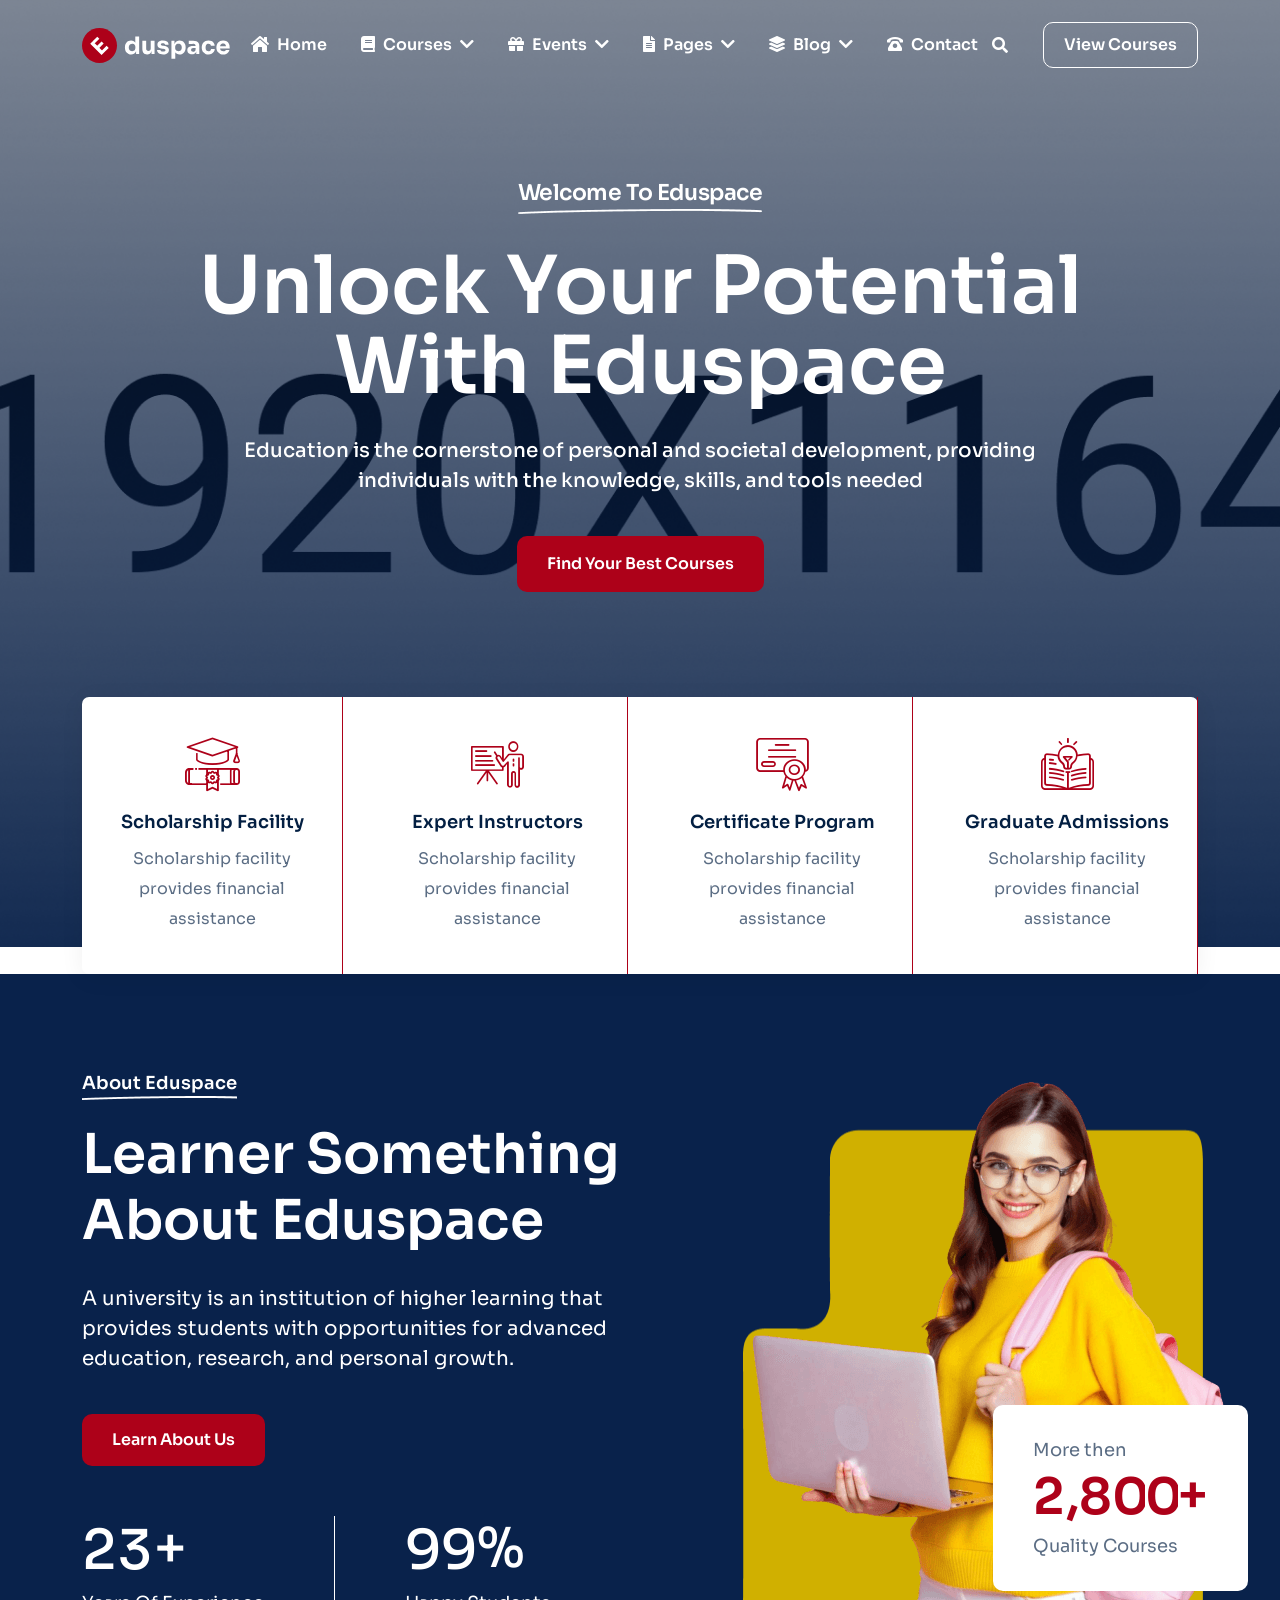
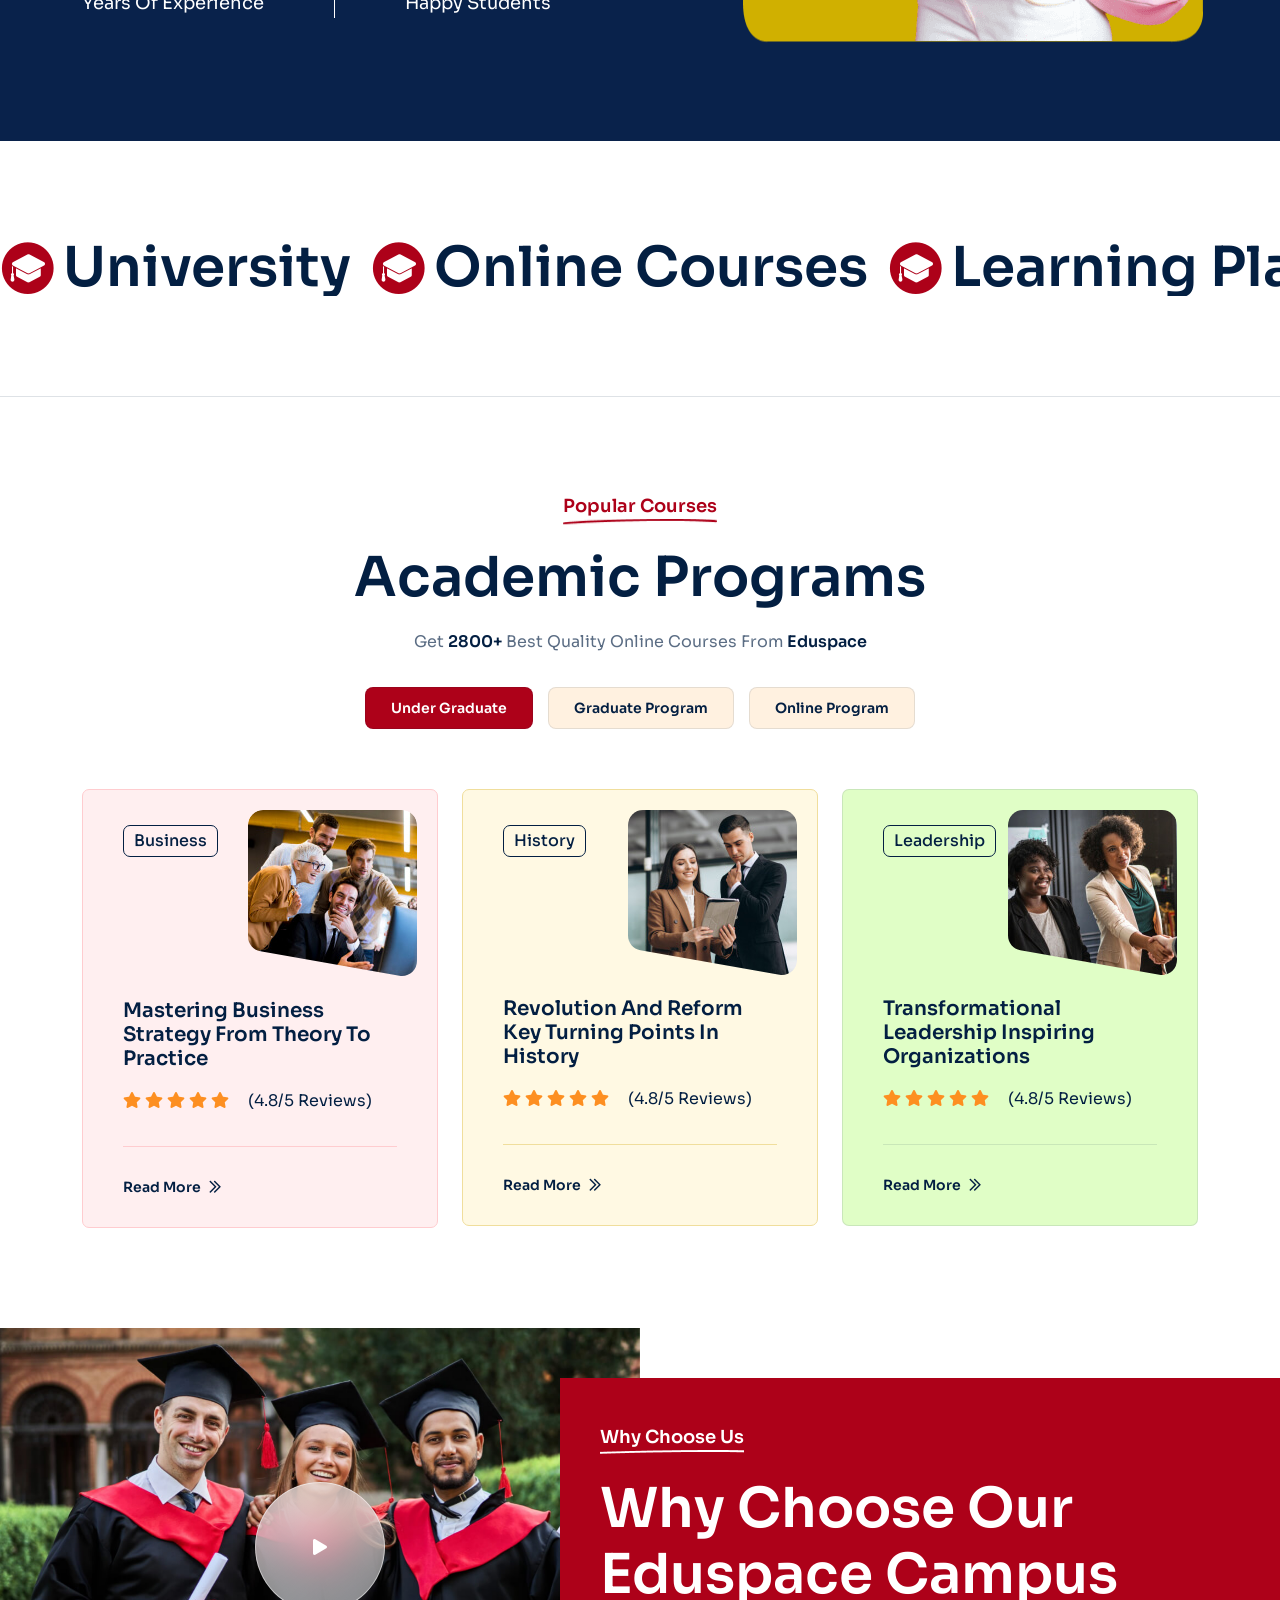
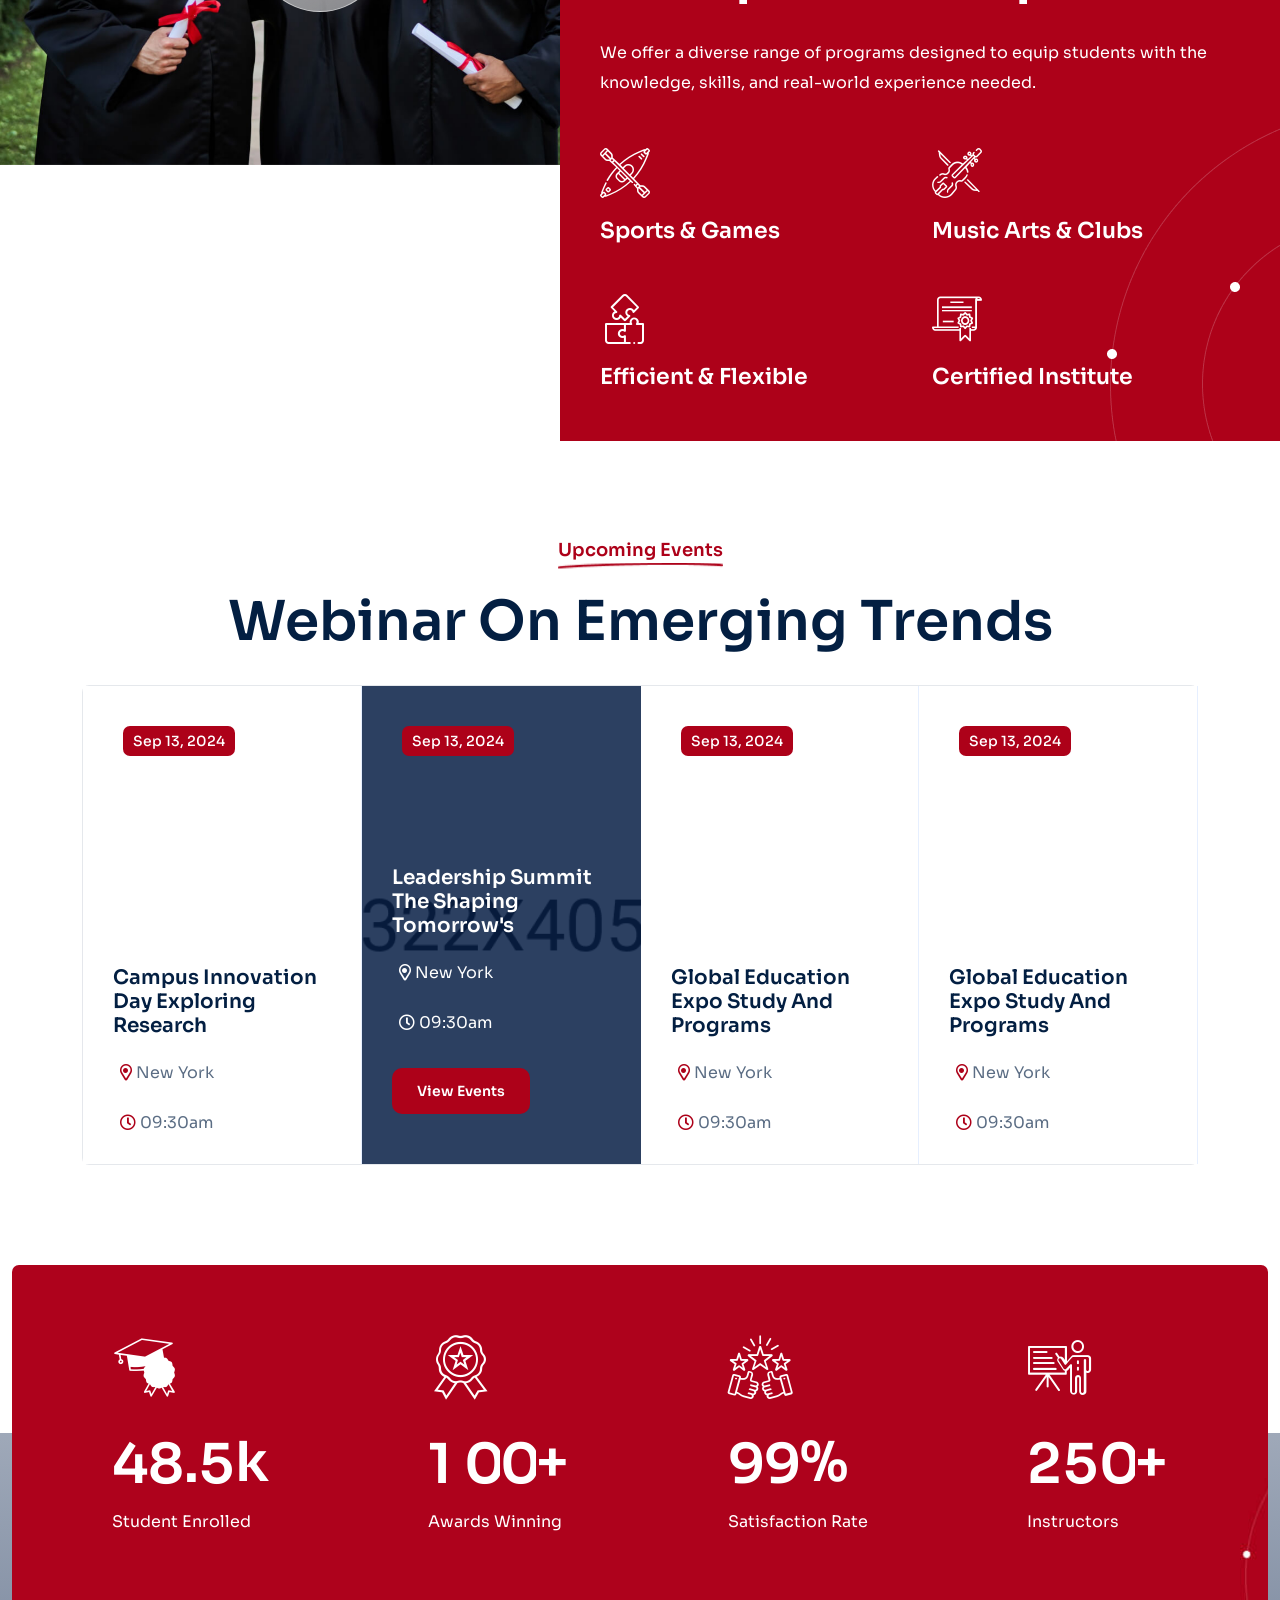
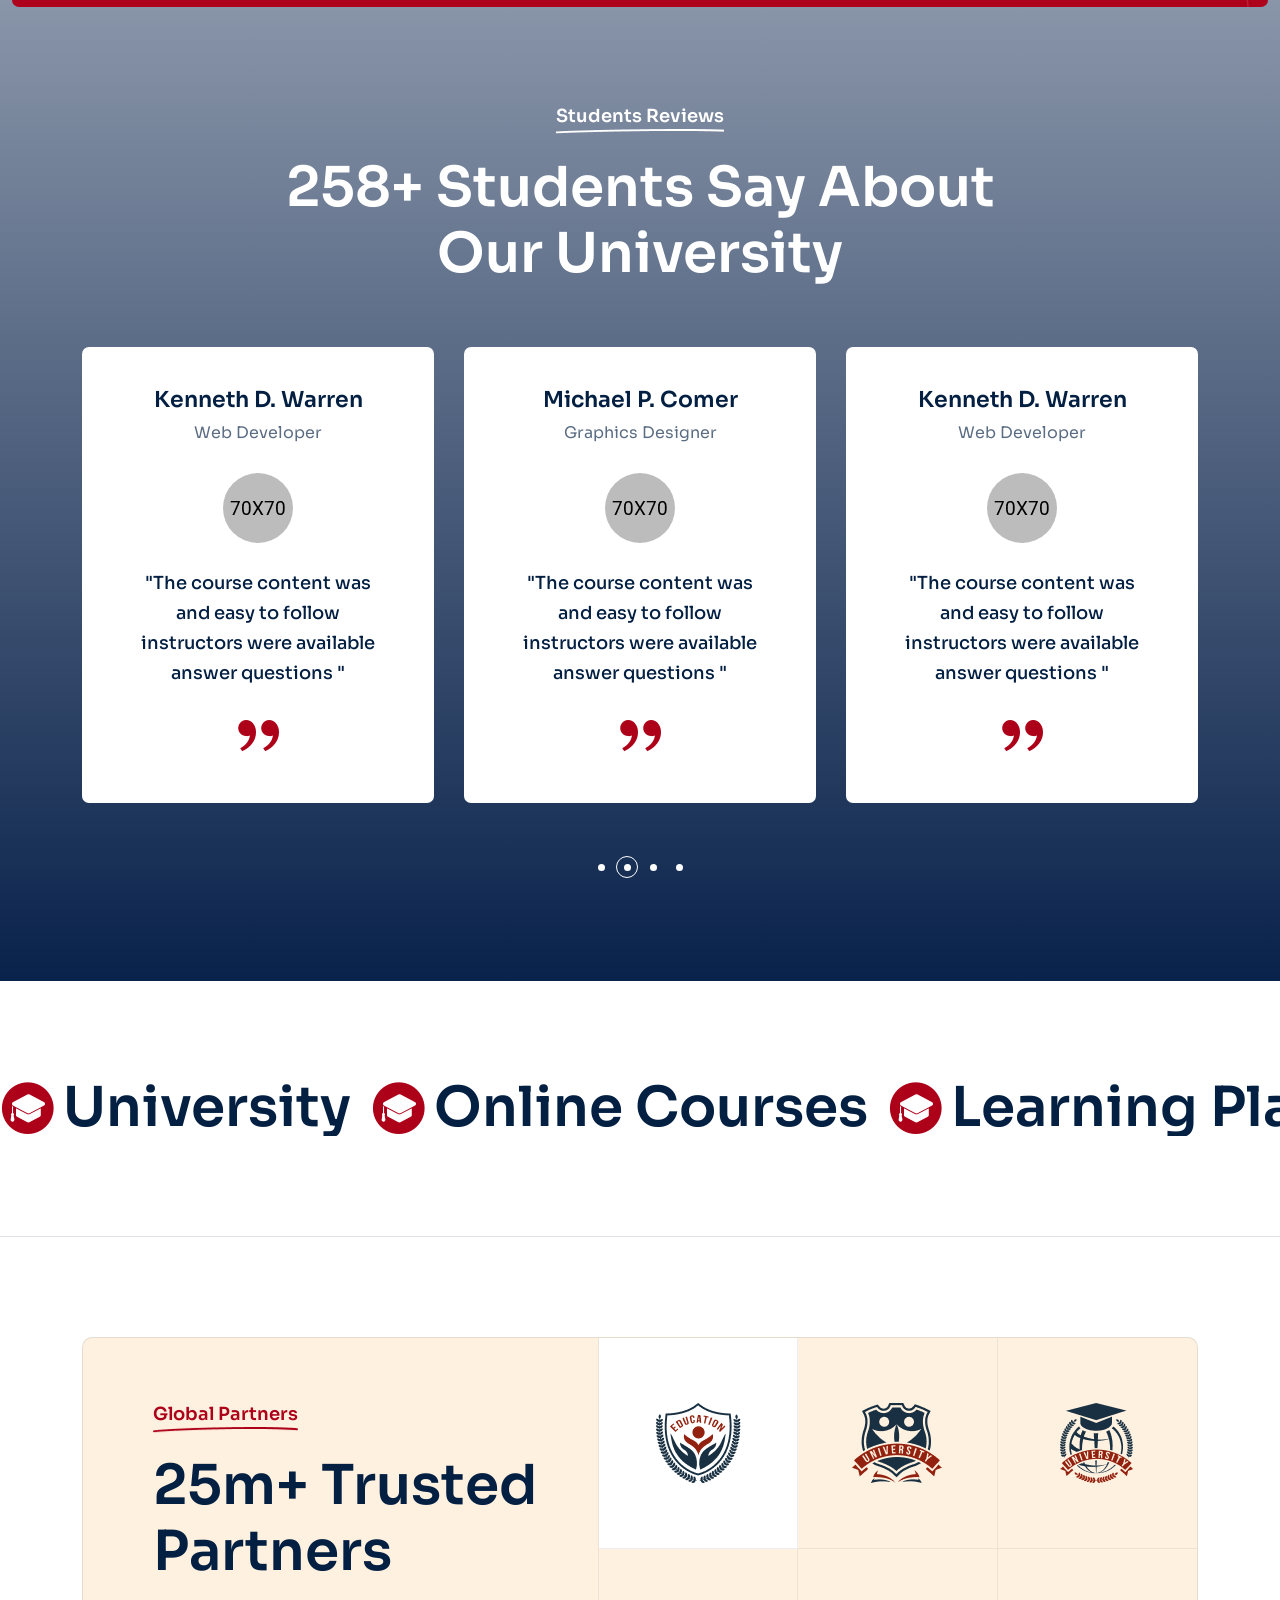
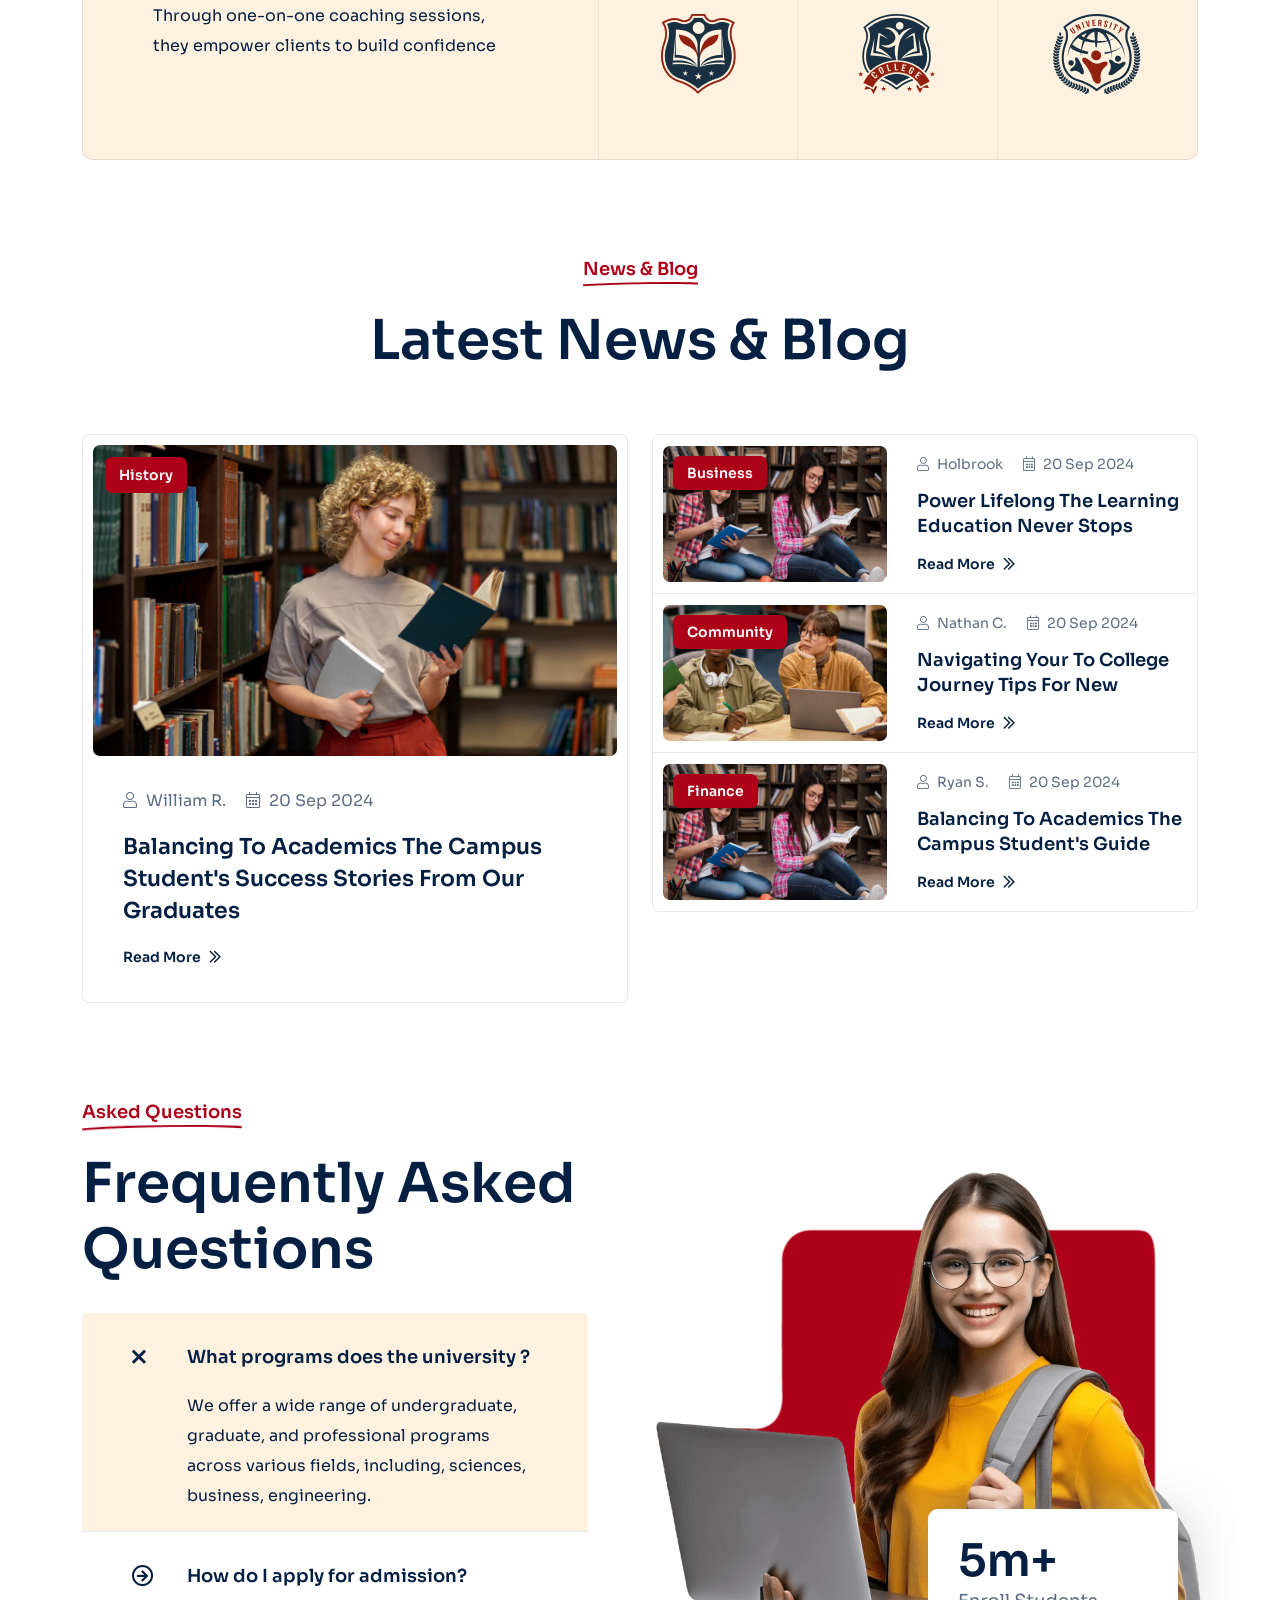
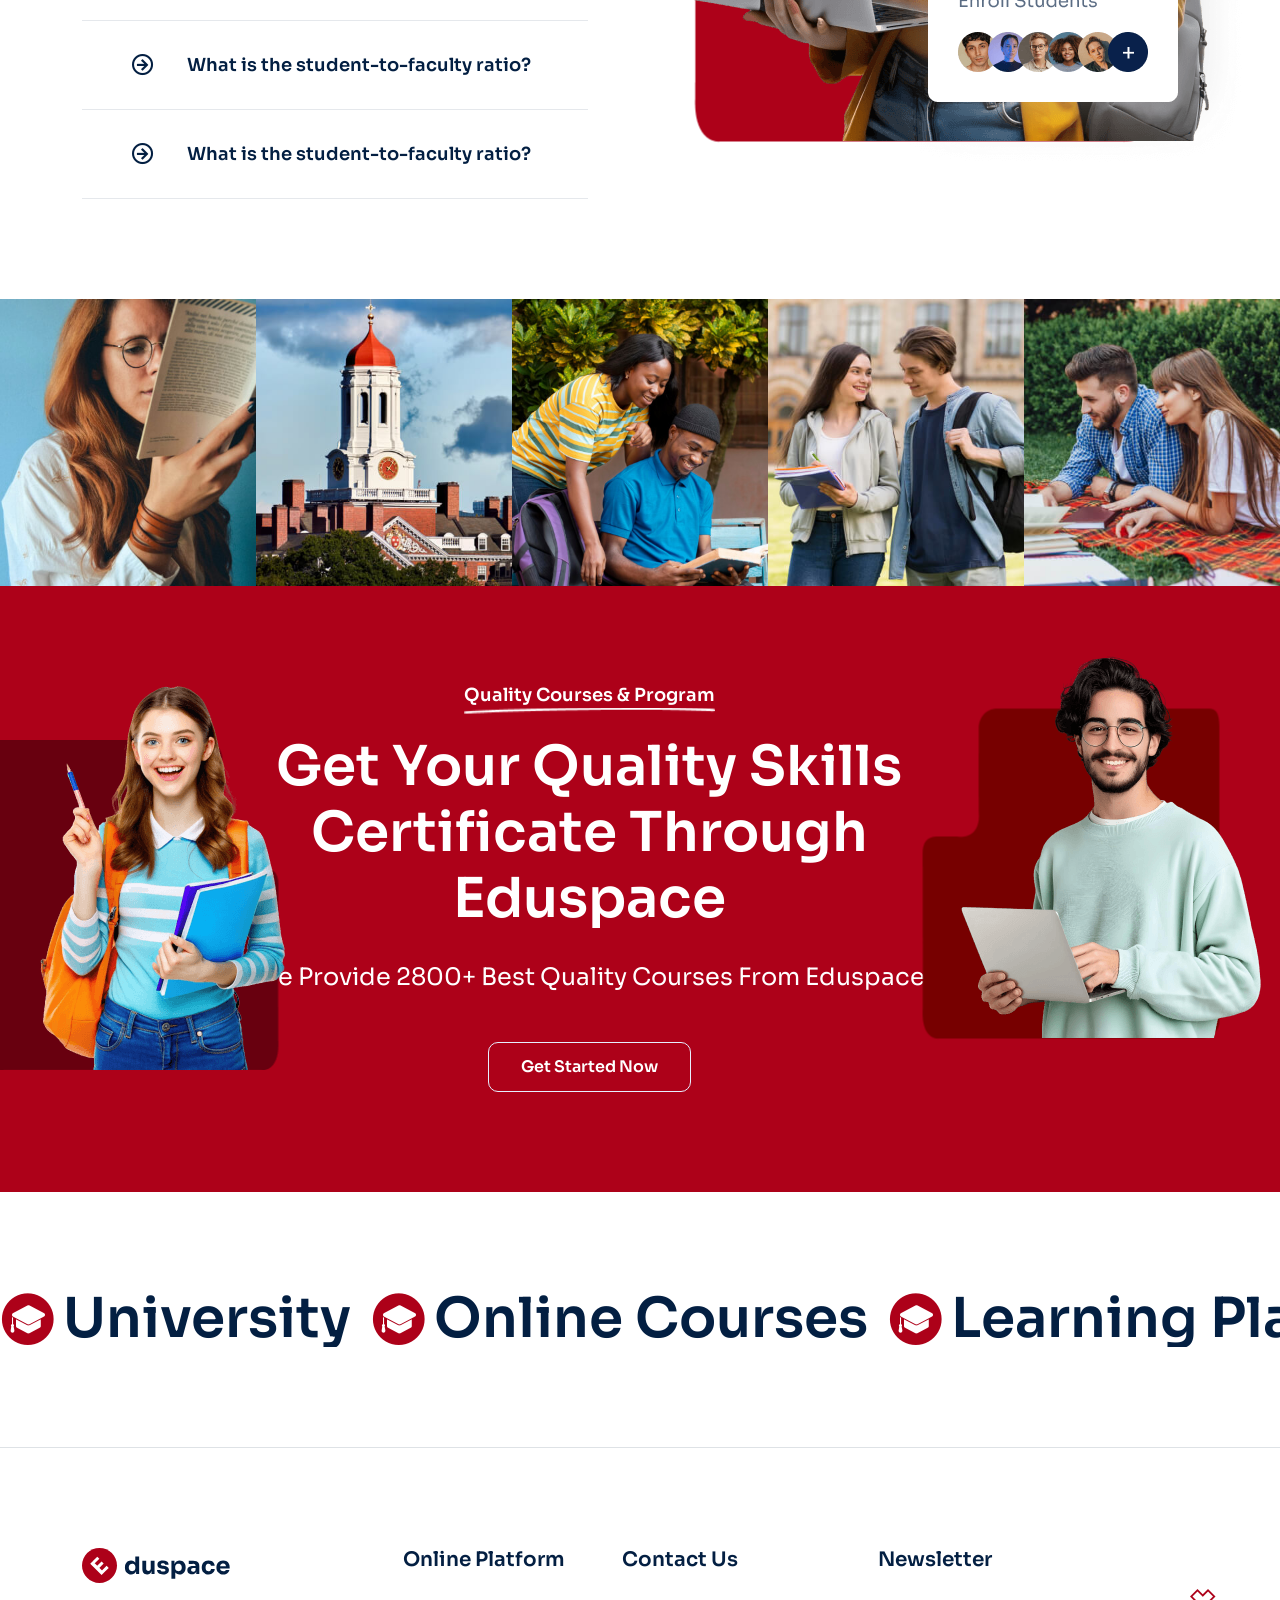
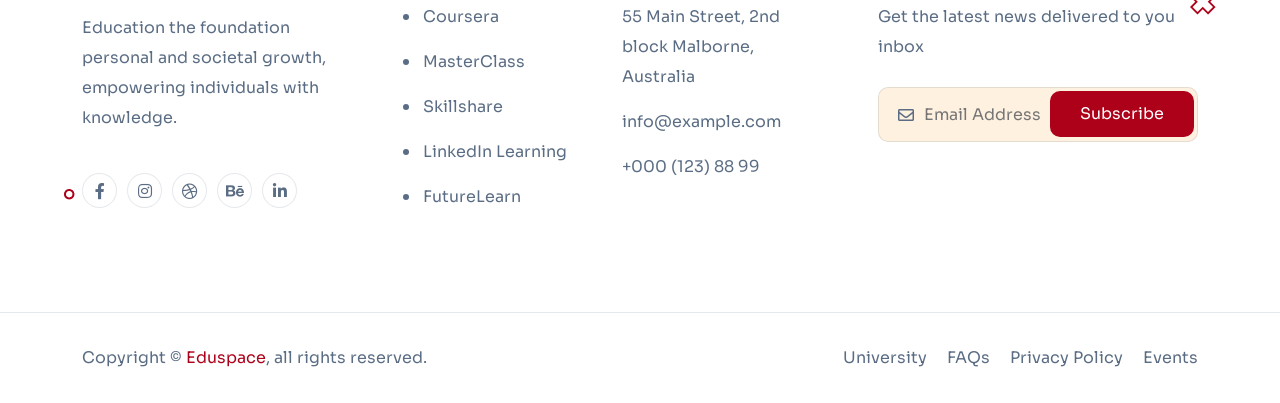
==== commit e97d5a7f: "edit the navbar" ====
--- a/index.html
+++ b/index.html
@@ -175,136 +175,13 @@
                                                 <a href="index.html">
                                                     <span class="head-icon"><i class="fas fa-home-lg"></i></span>
                                                     Home
-                                                    <i class="fas fa-chevron-down"></i>
+                                                
                                                 </a>
-                                                <ul class="submenu has-homemenu">
-                                                    <li>
-                                                        <div class="homemenu-items">
-                                                            <div class="row">
-                                                                <div class="col-lg-3 homemenu">
-                                                                    <div class="homemenu-thumb">
-                                                                        <a href="index.html">
-                                                                            <img src="assets/img/header/home-1.jpg"
-                                                                                alt="img">
-                                                                        </a>
-                                                                    </div>
-                                                                    <div class="homemenu-content text-center">
-                                                                        <h4 class="homemenu-title">
-                                                                            <a href="index.html">
-                                                                                Education
-                                                                            </a>
-                                                                        </h4>
-                                                                    </div>
-                                                                </div>
-                                                                <div class="col-lg-3 homemenu">
-                                                                    <div class="homemenu-thumb mb-15">
-                                                                        <a href="index-2.html">
-                                                                            <img src="assets/img/header/home-2.jpg"
-                                                                                alt="img">
-                                                                        </a>
-                                                                    </div>
-                                                                    <div class="homemenu-content text-center">
-                                                                        <h4 class="homemenu-title">
-                                                                            <a href="index-2.html">
-                                                                                Online Course
-                                                                            </a>
-                                                                        </h4>
-                                                                    </div>
-                                                                </div>
-                                                                <div class="col-lg-3 homemenu">
-                                                                    <div class="homemenu-thumb mb-15">
-                                                                        <a href="index-3.html">
-                                                                            <img src="assets/img/header/home-3.jpg"
-                                                                                alt="img">
-                                                                        </a>
-                                                                    </div>
-                                                                    <div class="homemenu-content text-center">
-                                                                        <h4 class="homemenu-title">
-                                                                            <a href="index-3.html">
-                                                                                University
-                                                                            </a>
-                                                                        </h4>
-                                                                    </div>
-                                                                </div>
-                                                                <div class="col-lg-3 homemenu">
-                                                                    <div class="homemenu-thumb mb-15">
-                                                                        <a href="index-4.html">
-                                                                            <img src="assets/img/header/home-4.jpg"
-                                                                                alt="img">
-                                                                        </a>
-                                                                    </div>
-                                                                    <div class="homemenu-content text-center">
-                                                                        <h4 class="homemenu-title">
-                                                                            <a href="index-4.html">
-                                                                                Kindergarten
-                                                                            </a>
-                                                                        </h4>
-                                                                    </div>
-                                                                </div>
-                                                                <div class="col-lg-3 homemenu">
-                                                                    <div class="homemenu-thumb mb-15">
-                                                                        <a href="index-5.html">
-                                                                            <img src="assets/img/header/home-5.jpg"
-                                                                                alt="img">
-                                                                        </a>
-                                                                    </div>
-                                                                    <div class="homemenu-content text-center">
-                                                                        <h4 class="homemenu-title">
-                                                                            <a href="index-5.html">
-                                                                                Business Coach
-                                                                            </a>
-                                                                        </h4>
-                                                                    </div>
-                                                                </div>
-                                                                <div class="col-lg-3 homemenu">
-                                                                    <div class="homemenu-thumb mb-15">
-                                                                        <img src="assets/img/header/home-6.jpg"
-                                                                            alt="img">
-                                                                    </div>
-                                                                    <div class="homemenu-content text-center">
-                                                                        <h4 class="homemenu-title">
-                                                                            Coming Soon
-                                                                        </h4>
-                                                                    </div>
-                                                                </div>
-                                                                <div class="col-lg-3 homemenu">
-                                                                    <div class="homemenu-thumb mb-15">
-                                                                        <img src="assets/img/header/home-6.jpg"
-                                                                            alt="img">
-                                                                    </div>
-                                                                    <div class="homemenu-content text-center">
-                                                                        <h4 class="homemenu-title">
-                                                                            Coming Soon
-                                                                        </h4>
-                                                                    </div>
-                                                                </div>
-                                                                <div class="col-lg-3 homemenu">
-                                                                    <div class="homemenu-thumb mb-15">
-                                                                        <img src="assets/img/header/home-6.jpg"
-                                                                            alt="img">
-                                                                    </div>
-                                                                    <div class="homemenu-content text-center">
-                                                                        <h4 class="homemenu-title">
-                                                                            Coming Soon
-                                                                        </h4>
-                                                                    </div>
-                                                                </div>
-                                                            </div>
-                                                        </div>
-                                                    </li>
-                                                </ul>
                                             </li>
                                             <li class="has-dropdown active d-xl-none">
                                                 <a href="instructor.html" class="border-none">
                                                     Home
                                                 </a>
-                                                <ul class="submenu">
-                                                    <li><a href="index.html">Education</a></li>
-                                                    <li><a href="index-2.html">Online Course</a></li>
-                                                    <li><a href="index-3.html">University</a></li>
-                                                    <li><a href="index-4.html">Kindergarten</a></li>
-                                                    <li><a href="index-5.html">Business Coach</a></li>
-                                                </ul>
                                             </li>
                                             <li>
                                                 <a href="courses-details.html">
